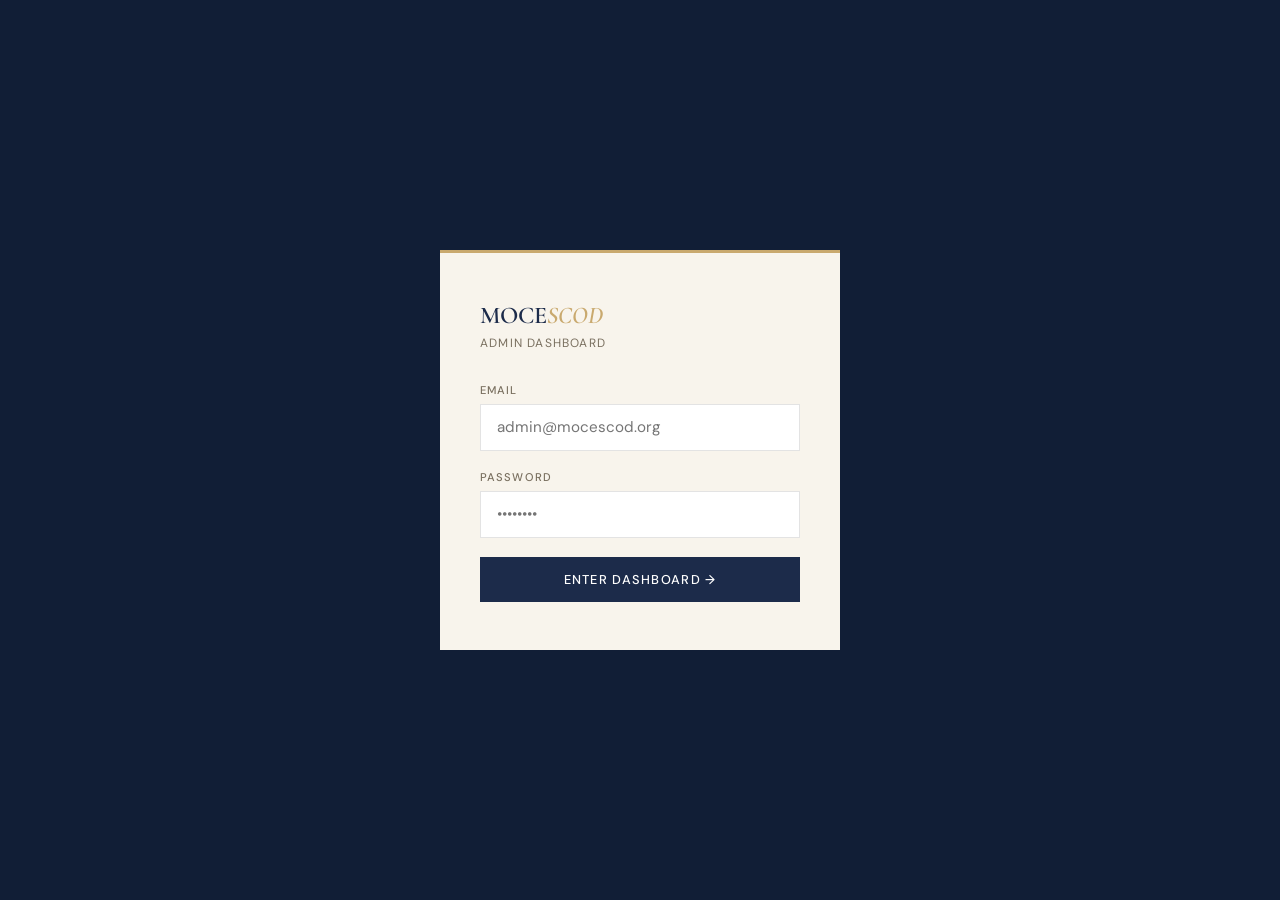
==== admin.html @ 1725e9df "Add files via upload" ====
<!DOCTYPE html>
<html lang="en">
<head>
<meta charset="UTF-8">
<meta name="viewport" content="width=device-width, initial-scale=1.0">
<title>Admin — MOCESCOD Dashboard</title>
<link rel="preconnect" href="https://fonts.googleapis.com">
<link rel="preconnect" href="https://fonts.gstatic.com" crossorigin>
<link href="https://fonts.googleapis.com/css2?family=Cormorant+Garamond:ital,wght@0,600;1,600&family=DM+Sans:wght@300;400;500&display=swap" rel="stylesheet">
<style>
  *, *::before, *::after { box-sizing: border-box; margin: 0; padding: 0; }
  :root {
    --navy:#1C2B4A; --navy-d:#111E36;
    --cream:#F8F4EC; --cream2:#EDE8DC; --white:#FFFFFF;
    --gold:#C9A96E; --gold-d:#A07C40;
    --green:#2B6A3F; --green-l:rgba(43,106,63,0.1);
    --ink:#1A1A1A; --warm-grey:#7A7060;
    --border:rgba(28,28,28,0.12);
    --red:#c0392b; --red-bg:#fde8e8;
    --sans:'DM Sans',system-ui,sans-serif;
    --serif:'Cormorant Garamond',Georgia,serif;
  }
  html { font-size:16px; }
  body { font-family:var(--sans); background:var(--cream2); color:var(--ink); min-height:100vh; -webkit-font-smoothing:antialiased; }

  /* ── LOGIN ── */
  #login-screen { min-height:100vh; display:flex; align-items:center; justify-content:center; background:var(--navy-d); padding:2rem; }
  .login-box { background:var(--cream); padding:3rem 2.5rem; width:100%; max-width:400px; border-top:3px solid var(--gold); }
  .login-logo { font-family:var(--serif); font-size:1.5rem; font-weight:600; color:var(--navy); margin-bottom:0.3rem; }
  .login-logo em { font-style:italic; color:var(--gold); }
  .login-sub { font-size:0.75rem; color:var(--warm-grey); letter-spacing:0.1em; text-transform:uppercase; margin-bottom:2rem; }
  .login-label { display:block; font-size:0.7rem; font-weight:500; letter-spacing:0.1em; text-transform:uppercase; color:var(--warm-grey); margin-bottom:0.4rem; }
  .login-input { width:100%; padding:0.8rem 1rem; margin-bottom:1.2rem; border:1.5px solid var(--border); background:var(--white); color:var(--ink); font-family:var(--sans); font-size:0.95rem; outline:none; transition:border-color 0.2s; }
  .login-input:focus { border-color:var(--gold); }
  .login-btn { width:100%; padding:0.85rem; background:var(--navy); color:var(--white); border:none; font-family:var(--sans); font-size:0.8rem; font-weight:500; letter-spacing:0.1em; text-transform:uppercase; cursor:pointer; transition:background 0.2s; }
  .login-btn:hover { background:var(--navy-d); }
  .login-btn:disabled { opacity:0.6; cursor:default; }
  .login-err { color:var(--red); background:var(--red-bg); font-size:0.82rem; padding:0.7rem 1rem; border-left:3px solid var(--red); margin-top:1rem; display:none; }

  /* ── ADMIN SHELL ── */
  #admin-screen { display:none; min-height:100vh; }

  /* ── TOPBAR ── */
  .admin-topbar { background:var(--navy-d); color:var(--white); height:60px; display:flex; align-items:center; justify-content:space-between; padding:0 1.5rem; position:sticky; top:0; z-index:100; }
  .topbar-logo { font-family:var(--serif); font-size:1.2rem; color:var(--white); }
  .topbar-logo em { font-style:italic; color:var(--gold); }
  .topbar-right { display:flex; align-items:center; gap:1.2rem; }
  .topbar-user { font-size:0.72rem; letter-spacing:0.08em; text-transform:uppercase; color:rgba(255,255,255,0.4); }
  .topbar-logout { font-size:0.72rem; letter-spacing:0.1em; text-transform:uppercase; color:rgba(255,255,255,0.5); cursor:pointer; border:none; background:none; font-family:var(--sans); transition:color 0.2s; }
  .topbar-logout:hover { color:var(--white); }

  /* ── MOBILE BOTTOM NAV ── */
  .admin-mobile-nav { display:none; position:fixed; bottom:0; left:0; right:0; z-index:200; background:var(--navy-d); border-top:1px solid rgba(201,169,110,0.2); height:62px; }
  .mobile-nav-tabs { display:flex; height:100%; }
  .mobile-tab { flex:1; display:flex; flex-direction:column; align-items:center; justify-content:center; gap:3px; border:none; background:none; color:rgba(255,255,255,0.4); font-family:var(--sans); font-size:0.56rem; letter-spacing:0.08em; text-transform:uppercase; cursor:pointer; transition:color 0.2s; padding:0; }
  .mobile-tab svg { width:18px; height:18px; }
  .mobile-tab.active { color:var(--gold); }
  .mobile-tab:hover { color:var(--white); }

  /* ── LAYOUT ── */
  .admin-layout { display:grid; grid-template-columns:240px 1fr; min-height:calc(100vh - 60px); }

  /* ── SIDEBAR ── */
  .admin-sidebar { background:var(--navy); padding:1.75rem 0; }
  .sidebar-section { padding:0 1.25rem; margin-bottom:2rem; }
  .sidebar-label { font-size:0.62rem; font-weight:500; letter-spacing:0.18em; text-transform:uppercase; color:rgba(255,255,255,0.3); margin-bottom:0.6rem; display:block; }
  .sidebar-btn { display:flex; align-items:center; gap:0.7rem; width:100%; padding:0.7rem 1rem; margin-bottom:0.2rem; background:none; border:none; border-radius:3px; border-left:3px solid transparent; font-family:var(--sans); font-size:0.82rem; color:rgba(248,244,236,0.5); cursor:pointer; text-align:left; transition:all 0.15s; }
  .sidebar-btn:hover { background:rgba(255,255,255,0.06); color:var(--white); }
  .sidebar-btn.active { background:rgba(255,255,255,0.08); color:var(--white); border-left-color:var(--gold); }
  .sidebar-count { margin-left:auto; background:var(--gold); color:var(--navy-d); font-size:0.62rem; font-weight:600; padding:2px 6px; border-radius:10px; min-width:20px; text-align:center; }
  .sidebar-btn.active .sidebar-count { background:rgba(255,255,255,0.2); color:var(--white); }

  /* ── MAIN ── */
  .admin-main { padding:2rem 2.5rem; overflow-y:auto; background:var(--cream2); }
  .panel { display:none; }
  .panel.active { display:block; }

  /* ── PAGE HEADER ── */
  .page-header { display:flex; justify-content:space-between; align-items:flex-start; margin-bottom:2rem; flex-wrap:wrap; gap:1rem; }
  .page-header h1 { font-family:var(--serif); font-size:1.75rem; font-weight:600; color:var(--navy); }
  .page-header p { font-size:0.82rem; color:var(--warm-grey); margin-top:0.2rem; }

  /* ── STATS GRID ── */
  .stats-grid { display:grid; grid-template-columns:repeat(4,1fr); gap:1.25rem; margin-bottom:2rem; }
  .stat-card { background:var(--white); padding:1.5rem; border:1px solid var(--border); }
  .stat-label { font-size:0.65rem; font-weight:500; letter-spacing:0.15em; text-transform:uppercase; color:var(--warm-grey); }
  .stat-value { font-family:var(--serif); font-size:2.4rem; color:var(--navy); margin-top:0.4rem; }
  .stat-sub { font-size:0.75rem; color:var(--green); margin-top:0.2rem; }

  /* ── CARDS ── */
  .card { background:var(--white); border:1px solid var(--border); padding:1.75rem; margin-bottom:1.5rem; }
  .card-header { display:flex; justify-content:space-between; align-items:center; margin-bottom:1.5rem; flex-wrap:wrap; gap:0.75rem; }
  .card-header h3 { font-family:var(--serif); font-size:1.2rem; color:var(--navy); }

  /* ── TABLES ── */
  .admin-table { width:100%; border-collapse:collapse; font-size:0.85rem; }
  .admin-table th { text-align:left; padding:0.65rem 0.85rem; font-size:0.65rem; font-weight:500; letter-spacing:0.15em; text-transform:uppercase; color:var(--warm-grey); border-bottom:2px solid var(--border); }
  .admin-table td { padding:0.9rem 0.85rem; border-bottom:1px solid var(--border); vertical-align:middle; }
  .admin-table tr:last-child td { border-bottom:none; }
  .admin-table tr:hover td { background:var(--cream); }
  .badge { display:inline-block; padding:0.2rem 0.65rem; font-size:0.65rem; font-weight:600; letter-spacing:0.08em; text-transform:uppercase; }
  .badge-green { background:rgba(43,106,63,0.12); color:var(--green); }
  .badge-navy { background:rgba(28,43,74,0.1); color:var(--navy); }
  .badge-gold { background:rgba(201,169,110,0.18); color:var(--gold-d); }
  .badge-grey { background:var(--cream2); color:var(--warm-grey); }

  /* ── BUTTONS ── */
  .btn-primary { padding:0.75rem 1.5rem; background:var(--navy); color:var(--white); border:none; font-family:var(--sans); font-size:0.78rem; font-weight:500; letter-spacing:0.1em; text-transform:uppercase; cursor:pointer; transition:background 0.2s; white-space:nowrap; }
  .btn-primary:hover { background:var(--navy-d); }
  .btn-primary:disabled { opacity:0.6; cursor:default; }
  .btn-secondary { padding:0.75rem 1.25rem; background:none; color:var(--ink); border:1.5px solid var(--border); font-family:var(--sans); font-size:0.78rem; font-weight:500; letter-spacing:0.08em; text-transform:uppercase; cursor:pointer; transition:all 0.2s; white-space:nowrap; }
  .btn-secondary:hover { background:var(--cream2); }
  .btn-danger { padding:0.75rem 1.5rem; background:var(--red); color:var(--white); border:none; font-family:var(--sans); font-size:0.78rem; font-weight:500; letter-spacing:0.1em; text-transform:uppercase; cursor:pointer; transition:opacity 0.2s; }
  .btn-danger:hover { opacity:0.85; }
  .tbl-btn { padding:0.3rem 0.7rem; border:1.5px solid; background:none; font-family:var(--sans); font-size:0.68rem; letter-spacing:0.06em; text-transform:uppercase; cursor:pointer; transition:all 0.15s; white-space:nowrap; }
  .tbl-edit { color:var(--navy); border-color:var(--navy); }
  .tbl-edit:hover { background:var(--navy); color:var(--white); }
  .tbl-del { color:var(--red); border-color:var(--red); }
  .tbl-del:hover { background:var(--red); color:var(--white); }
  .tbl-approve { color:var(--green); border-color:var(--green); }
  .tbl-approve:hover { background:var(--green); color:var(--white); }
  .tbl-actions { display:flex; gap:0.4rem; }

  /* ── EMPTY / LOADING ── */
  .empty-state { text-align:center; padding:4rem; color:var(--warm-grey); font-size:0.9rem; }
  .empty-state span { font-size:2rem; display:block; margin-bottom:1rem; opacity:0.35; }
  .loading-row td { text-align:center; padding:3rem; color:var(--warm-grey); }

  /* ── GALLERY GRID ── */
  .gallery-grid { display:grid; grid-template-columns:repeat(4,1fr); gap:1rem; }
  .gall-item { position:relative; background:var(--cream2); }
  .gall-item img { width:100%; aspect-ratio:4/3; object-fit:cover; display:block; }
  .gall-item-actions { display:flex; gap:0.4rem; padding:0.5rem; background:var(--white); border-top:1px solid var(--border); }

  /* ── MODAL ── */
  .modal-overlay { display:none; position:fixed; inset:0; background:rgba(0,0,0,0.55); z-index:500; align-items:center; justify-content:center; padding:1.5rem; }
  .modal-overlay.open { display:flex; }
  .modal { background:var(--white); padding:2.5rem; width:100%; max-width:680px; max-height:92vh; overflow-y:auto; position:relative; }
  .modal h3 { font-family:var(--serif); font-size:1.4rem; color:var(--navy); margin-bottom:2rem; }
  .modal-close { position:absolute; top:1rem; right:1rem; font-size:1.3rem; cursor:pointer; color:var(--warm-grey); background:none; border:none; line-height:1; transition:color 0.2s; }
  .modal-close:hover { color:var(--ink); }
  .modal-actions { display:flex; gap:1rem; margin-top:1.5rem; flex-wrap:wrap; }

  /* ── FORM FIELDS ── */
  .mf { display:flex; flex-direction:column; gap:0.4rem; margin-bottom:1.2rem; }
  .mf label { font-size:0.7rem; font-weight:500; letter-spacing:0.1em; text-transform:uppercase; color:var(--warm-grey); }
  .mf input, .mf select, .mf textarea { padding:0.75rem 1rem; border:1.5px solid var(--border); background:var(--cream); font-family:var(--sans); font-size:0.92rem; color:var(--ink); outline:none; transition:border-color 0.2s; resize:vertical; }
  .mf input:focus, .mf select:focus, .mf textarea:focus { border-color:var(--gold); }
  .mf-row { display:grid; grid-template-columns:1fr 1fr; gap:1rem; }
  .field-hint { font-size:0.72rem; color:var(--warm-grey); margin-top:0.25rem; }

  /* ── RICH TEXT EDITOR (WanderWise style) ── */
  .content-editor { border:1.5px solid var(--border); background:var(--white); transition:border-color 0.2s; }
  .content-editor:focus-within { border-color:var(--gold); }
  .editor-toolbar { display:flex; gap:0.25rem; padding:0.5rem; border-bottom:1px solid var(--border); flex-wrap:wrap; background:var(--cream); }
  .toolbar-btn { padding:0.28rem 0.6rem; border:1px solid var(--border); background:none; font-family:var(--sans); font-size:0.76rem; cursor:pointer; color:var(--ink); transition:all 0.15s; border-radius:2px; }
  .toolbar-btn:hover { background:var(--cream2); }
  .editor-area { min-height:240px; padding:1rem; font-family:'Georgia',serif; font-size:0.98rem; line-height:1.8; color:var(--ink); outline:none; }
  .editor-area:empty::before { content:attr(data-placeholder); color:#aaa; pointer-events:none; }
  .toolbar-sep { width:1px; background:var(--border); margin:0.2rem 0.25rem; }

  /* ── IMAGE UPLOADER ── */
  .img-upload-wrap { display:flex; flex-direction:column; gap:0.5rem; }
  .img-drop-zone { border:2px dashed var(--border); background:var(--cream); padding:1.25rem 1rem; text-align:center; cursor:pointer; transition:border-color 0.2s,background 0.2s; font-size:0.82rem; color:var(--warm-grey); position:relative; }
  .img-drop-zone:hover, .img-drop-zone.drag-over { border-color:var(--gold); background:#faf6ee; }
  .img-drop-zone input[type=file] { position:absolute; inset:0; opacity:0; cursor:pointer; width:100%; height:100%; }
  .img-drop-zone .drop-icon { font-size:1.5rem; margin-bottom:0.3rem; }
  .img-drop-zone strong { display:block; color:var(--ink); font-size:0.84rem; margin-bottom:0.2rem; }
  .img-preview-wrap { position:relative; display:none; }
  .img-preview-wrap img { width:100%; max-height:180px; object-fit:cover; display:block; border:1.5px solid var(--border); }
  .img-preview-clear { position:absolute; top:0.4rem; right:0.4rem; background:rgba(0,0,0,0.6); color:#fff; border:none; cursor:pointer; width:26px; height:26px; border-radius:50%; font-size:0.9rem; display:flex; align-items:center; justify-content:center; transition:background 0.2s; }
  .img-preview-clear:hover { background:rgba(192,57,43,0.85); }
  .img-progress-bar { height:4px; background:var(--border); display:none; }
  .img-progress-fill { height:100%; background:var(--green); width:0%; transition:width 0.2s; }
  .img-url-row { display:flex; align-items:center; gap:0.5rem; }
  .img-url-row input { flex:1; padding:0.6rem 0.8rem; border:1.5px solid var(--border); background:var(--cream); font-family:var(--sans); font-size:0.82rem; color:var(--ink); outline:none; transition:border-color 0.2s; }
  .img-url-row input:focus { border-color:var(--gold); }
  .img-url-toggle { font-size:0.72rem; color:var(--gold-d); cursor:pointer; white-space:nowrap; background:none; border:none; text-decoration:underline; padding:0; font-family:var(--sans); }
  .img-upload-status { font-size:0.75rem; color:var(--warm-grey); }

  /* ── VOLUNTEER DETAIL MODAL ── */
  .vol-detail-grid { display:grid; grid-template-columns:1fr 1fr; gap:1rem 2rem; margin-bottom:1.5rem; }
  .vol-detail-field { display:flex; flex-direction:column; gap:0.25rem; }
  .vol-detail-label { font-size:0.62rem; font-weight:500; letter-spacing:0.15em; text-transform:uppercase; color:var(--warm-grey); }
  .vol-detail-value { font-size:0.9rem; color:var(--ink); font-family:var(--sans); }
  .vol-detail-cover { background:var(--cream); border-left:3px solid var(--green); padding:1rem 1.25rem; font-size:0.88rem; line-height:1.8; color:var(--ink); white-space:pre-wrap; margin-bottom:1.5rem; }
  .vol-status-bar { display:flex; align-items:center; gap:0.75rem; padding:1rem 1.25rem; background:var(--cream2); border:1px solid var(--border); margin-bottom:1.5rem; flex-wrap:wrap; }
  .vol-status-bar span { font-size:0.78rem; color:var(--warm-grey); margin-right:auto; }

  /* ── VOLUNTEER DETAIL MODAL ── */
  .vol-detail-grid { display:grid; grid-template-columns:1fr 1fr; gap:1rem 2rem; margin-bottom:1.5rem; }
  .vol-detail-field { display:flex; flex-direction:column; gap:0.25rem; }
  .vol-detail-label { font-size:0.62rem; font-weight:500; letter-spacing:0.15em; text-transform:uppercase; color:var(--warm-grey); }
  .vol-detail-value { font-size:0.9rem; color:var(--ink); }
  .vol-cover-block { background:var(--cream); border-left:3px solid var(--green); padding:1rem 1.25rem; font-size:0.88rem; line-height:1.8; color:var(--ink); white-space:pre-wrap; margin-top:0.4rem; }
  .vol-status-bar { display:flex; align-items:center; gap:0.75rem; padding:0.85rem 1.25rem; background:var(--cream2); border:1px solid var(--border); margin-bottom:1.5rem; flex-wrap:wrap; }
  .vol-status-bar strong { font-size:0.82rem; }
  .vol-status-bar span { font-size:0.78rem; color:var(--warm-grey); margin-right:auto; }
  @media(max-width:600px) { .vol-detail-grid { grid-template-columns:1fr; } }

  /* ── DATA/BACKUP ── */
  .data-section { max-width:600px; }
  .data-card { background:var(--white); border:1px solid var(--border); padding:1.5rem; margin-bottom:1rem; }
  .data-card h3 { font-size:0.95rem; color:var(--navy); margin-bottom:0.35rem; }
  .data-card p { font-size:0.85rem; color:var(--warm-grey); margin-bottom:1rem; line-height:1.6; }
  .save-msg { font-size:0.82rem; color:var(--green); }
  #import-msg { font-size:0.82rem; color:var(--green); }

  /* ── MOBILE POST CARDS ── */
  .post-mobile-list { display:none; flex-direction:column; }
  .post-mobile-card { padding:1rem 0; border-bottom:1px solid var(--border); }
  .post-mobile-card:last-child { border-bottom:none; }
  .post-mobile-title { font-weight:500; font-size:0.92rem; margin-bottom:0.3rem; }
  .post-mobile-meta { display:flex; align-items:center; gap:0.5rem; margin-bottom:0.6rem; flex-wrap:wrap; }
  .post-mobile-actions { display:flex; gap:0.5rem; }

  /* ── RESPONSIVE ── */
  @media(max-width:1100px) { .stats-grid { grid-template-columns:repeat(2,1fr); } .gallery-grid { grid-template-columns:repeat(3,1fr); } }
  @media(max-width:768px) {
    .admin-sidebar { display:none; }
    .admin-mobile-nav { display:block; }
    .admin-layout { grid-template-columns:1fr; }
    .admin-main { padding:1.25rem 1rem 80px; }
    .mf-row { grid-template-columns:1fr; }
    .admin-table { display:none; }
    .post-mobile-list { display:flex; }
    .topbar-user { display:none; }
    .stats-grid { grid-template-columns:repeat(2,1fr); }
    .gallery-grid { grid-template-columns:repeat(2,1fr); }
    .modal { padding:1.5rem; }
  }
  @media(max-width:480px) { .stats-grid { grid-template-columns:1fr 1fr; } }
</style>
</head>
<body>

<!-- LOGIN -->
<div id="login-screen">
  <div class="login-box">
    <div class="login-logo">MOCE<em>SCOD</em></div>
    <p class="login-sub">Admin Dashboard</p>
    <label class="login-label" for="login-email">Email</label>
    <input class="login-input" type="email" id="login-email" placeholder="admin@mocescod.org" autocomplete="email">
    <label class="login-label" for="login-pw">Password</label>
    <input class="login-input" type="password" id="login-pw" placeholder="••••••••" autocomplete="current-password">
    <button class="login-btn" id="login-btn" onclick="doLogin()">Enter Dashboard →</button>
    <div class="login-err" id="login-err">Incorrect email or password. Please try again.</div>
  </div>
</div>

<!-- ADMIN -->
<div id="admin-screen">

  <header class="admin-topbar">
    <div class="topbar-logo">MOCE<em>SCOD</em> Admin</div>
    <div class="topbar-right">
      <span class="topbar-user" id="topbar-user-email">—</span>
      <button class="topbar-logout" onclick="doLogout()">Sign Out</button>
    </div>
  </header>

  <!-- MOBILE BOTTOM NAV -->
  <nav class="admin-mobile-nav" aria-label="Admin navigation">
    <div class="mobile-nav-tabs">
      <button class="mobile-tab active" id="mob-overview" onclick="showPanel('overview','mob-overview')">
        <svg viewBox="0 0 24 24" fill="none" stroke="currentColor" stroke-width="2" stroke-linecap="round" stroke-linejoin="round"><rect x="3" y="3" width="7" height="7"/><rect x="14" y="3" width="7" height="7"/><rect x="14" y="14" width="7" height="7"/><rect x="3" y="14" width="7" height="7"/></svg>
        Overview
      </button>
      <button class="mobile-tab" id="mob-posts" onclick="showPanel('posts','mob-posts')">
        <svg viewBox="0 0 24 24" fill="none" stroke="currentColor" stroke-width="2" stroke-linecap="round" stroke-linejoin="round"><path d="M11 4H4a2 2 0 0 0-2 2v14a2 2 0 0 0 2 2h14a2 2 0 0 0 2-2v-7"/><path d="M18.5 2.5a2.121 2.121 0 0 1 3 3L12 15l-4 1 1-4 9.5-9.5z"/></svg>
        Posts
      </button>
      <button class="mobile-tab" id="mob-programs" onclick="showPanel('programs','mob-programs')">
        <svg viewBox="0 0 24 24" fill="none" stroke="currentColor" stroke-width="2" stroke-linecap="round" stroke-linejoin="round"><circle cx="12" cy="12" r="10"/><path d="M8 14s1.5 2 4 2 4-2 4-2"/><line x1="9" y1="9" x2="9.01" y2="9"/><line x1="15" y1="9" x2="15.01" y2="9"/></svg>
        Programs
      </button>
      <button class="mobile-tab" id="mob-gallery" onclick="showPanel('gallery','mob-gallery')">
        <svg viewBox="0 0 24 24" fill="none" stroke="currentColor" stroke-width="2" stroke-linecap="round" stroke-linejoin="round"><rect x="3" y="3" width="18" height="18" rx="2"/><circle cx="8.5" cy="8.5" r="1.5"/><polyline points="21 15 16 10 5 21"/></svg>
        Gallery
      </button>
      <button class="mobile-tab" id="mob-data" onclick="showPanel('data','mob-data')">
        <svg viewBox="0 0 24 24" fill="none" stroke="currentColor" stroke-width="2" stroke-linecap="round" stroke-linejoin="round"><ellipse cx="12" cy="5" rx="9" ry="3"/><path d="M21 12c0 1.66-4 3-9 3s-9-1.34-9-3"/><path d="M3 5v14c0 1.66 4 3 9 3s9-1.34 9-3V5"/></svg>
        Data
      </button>
    </div>
  </nav>

  <div class="admin-layout">

    <!-- DESKTOP SIDEBAR -->
    <aside class="admin-sidebar">
      <div class="sidebar-section">
        <span class="sidebar-label">Dashboard</span>
        <button class="sidebar-btn active" id="sb-overview" onclick="showPanel('overview','mob-overview')">
          <span>📊</span> Overview
        </button>
      </div>
      <div class="sidebar-section">
        <span class="sidebar-label">Content</span>
        <button class="sidebar-btn" id="sb-posts" onclick="showPanel('posts','mob-posts')">
          <span>📝</span> Blog Posts
          <span class="sidebar-count" id="sidebar-count-posts">—</span>
        </button>
        <button class="sidebar-btn" id="sb-programs" onclick="showPanel('programs','mob-programs')">
          <span>🌱</span> Programs
          <span class="sidebar-count" id="sidebar-count-programs">—</span>
        </button>
        <button class="sidebar-btn" id="sb-gallery" onclick="showPanel('gallery','mob-gallery')">
          <span>🖼️</span> Gallery
          <span class="sidebar-count" id="sidebar-count-gallery">—</span>
        </button>
        <button class="sidebar-btn" id="sb-volunteers" onclick="showPanel('volunteers','mob-volunteers')">
          <span>🤝</span> Volunteers
          <span class="sidebar-count" id="sidebar-count-volunteers">—</span>
        </button>
      </div>
      <div class="sidebar-section">
        <span class="sidebar-label">Settings</span>
        <button class="sidebar-btn" id="sb-data" onclick="showPanel('data','mob-data')">
          <span>⬡</span> Data &amp; Backup
        </button>
      </div>
    </aside>

    <main class="admin-main">

      <!-- OVERVIEW -->
      <div class="panel active" id="panel-overview">
        <div class="page-header">
          <div>
            <h1>Overview</h1>
            <p>Welcome to the MOCESCOD admin dashboard.</p>
          </div>
        </div>
        <div class="stats-grid">
          <div class="stat-card"><div class="stat-label">Blog Posts</div><div class="stat-value" id="stat-posts">—</div><div class="stat-sub">Published articles</div></div>
          <div class="stat-card"><div class="stat-label">Programs</div><div class="stat-value" id="stat-programs">—</div><div class="stat-sub">Active programmes</div></div>
          <div class="stat-card"><div class="stat-label">Gallery</div><div class="stat-value" id="stat-gallery">—</div><div class="stat-sub">Photos uploaded</div></div>
          <div class="stat-card"><div class="stat-label">Volunteers</div><div class="stat-value" id="stat-volunteers">—</div><div class="stat-sub">Applications</div></div>
        </div>
        <div class="card">
          <div class="card-header"><h3>Recent Posts</h3><button class="btn-secondary" onclick="showPanel('posts','mob-posts')" style="padding:0.45rem 1rem;font-size:0.72rem;">View All</button></div>
          <div id="overview-posts"></div>
        </div>
        <div class="card">
          <div class="card-header"><h3>Recent Volunteer Applications</h3><button class="btn-secondary" onclick="showPanel('volunteers','mob-volunteers')" style="padding:0.45rem 1rem;font-size:0.72rem;">View All</button></div>
          <div id="overview-vols"></div>
        </div>
      </div>

      <!-- BLOG POSTS -->
      <div class="panel" id="panel-posts">
        <div class="page-header">
          <div><h1>Blog Posts</h1><p>Create, edit and delete articles.</p></div>
          <button class="btn-primary" onclick="openPostModal()">+ New Post</button>
        </div>
        <div class="card" style="padding:0;">
          <table class="admin-table">
            <thead><tr><th>Title</th><th>Category</th><th>Date</th><th>Actions</th></tr></thead>
            <tbody id="posts-tbody"><tr class="loading-row"><td colspan="4">Loading…</td></tr></tbody>
          </table>
          <div class="post-mobile-list" id="posts-mobile"></div>
        </div>
      </div>

      <!-- PROGRAMS -->
      <div class="panel" id="panel-programs">
        <div class="page-header">
          <div><h1>Programs</h1><p>Manage your community programmes.</p></div>
          <button class="btn-primary" onclick="openProgModal()">+ Add Program</button>
        </div>
        <div class="card" style="padding:0;">
          <table class="admin-table">
            <thead><tr><th>Icon</th><th>Title</th><th>Order</th><th>Actions</th></tr></thead>
            <tbody id="programs-tbody"><tr class="loading-row"><td colspan="4">Loading…</td></tr></tbody>
          </table>
        </div>
      </div>

      <!-- GALLERY -->
      <div class="panel" id="panel-gallery">
        <div class="page-header">
          <div><h1>Gallery</h1><p>Upload and manage gallery photos.</p></div>
          <button class="btn-primary" onclick="openGallModal()">+ Add Photo</button>
        </div>
        <div class="card">
          <div class="gallery-grid" id="gallery-grid"></div>
          <div class="empty-state" id="gallery-empty" style="display:none;"><span>🖼️</span>No gallery items yet.</div>
        </div>
      </div>

      <!-- VOLUNTEERS -->
      <div class="panel" id="panel-volunteers">
        <div class="page-header">
          <div><h1>Volunteers</h1><p>View and manage volunteer applications.</p></div>
        </div>
        <div class="card" style="padding:0;">
          <table class="admin-table">
            <thead><tr><th>Name</th><th>Email</th><th>Area</th><th>Status</th><th>Date</th><th>Actions</th></tr></thead>
            <tbody id="volunteers-tbody"><tr class="loading-row"><td colspan="6">Loading…</td></tr></tbody>
          </table>
        </div>
      </div>

      <!-- DATA & BACKUP -->
      <div class="panel" id="panel-data">
        <div class="page-header">
          <div><h1>Data &amp; Backup</h1><p>Export or import all collections as JSON.</p></div>
        </div>
        <div class="data-section">
          <div class="data-card">
            <h3>Export All Data</h3>
            <p>Download all posts, programs, gallery and volunteer records as a single JSON backup file.</p>
            <button class="btn-primary" onclick="exportAll()">Download Backup →</button>
          </div>
          <div class="data-card">
            <h3>Import Backup</h3>
            <p>Upload a previously exported JSON file. Existing records with matching IDs are skipped to avoid duplicates.</p>
            <input type="file" id="import-file" accept=".json" onchange="importAll(this)" style="display:none">
            <button class="btn-primary" onclick="document.getElementById('import-file').click()">Choose File →</button>
            <span id="import-msg" style="margin-left:1rem;display:none;"></span>
          </div>
          <div class="data-card" style="border-left:3px solid var(--red);">
            <h3 style="color:var(--red);">Danger Zone</h3>
            <p>Permanently delete all posts from Firestore. This cannot be undone.</p>
            <button class="btn-danger" onclick="deleteAllPosts()">Delete All Posts</button>
          </div>
        </div>
      </div>

    </main>
  </div>
</div>

<!-- POST MODAL -->
<div class="modal-overlay" id="post-modal">
  <div class="modal">
    <button class="modal-close" onclick="closeModal('post-modal')">✕</button>
    <h3 id="post-modal-title">New Post</h3>
    <input type="hidden" id="pm-id">
    <div class="mf"><label>Title *</label><input type="text" id="pm-title" required placeholder="Post title"></div>
    <div class="mf-row">
      <div class="mf"><label>Category</label>
        <select id="pm-category">
          <option>News</option><option>Programs</option><option>Reports</option><option>Stories</option>
        </select>
      </div>
      <div class="mf"><label>Date</label><input type="date" id="pm-date"></div>
    </div>
    <div class="mf"><label>Short Excerpt</label><textarea id="pm-excerpt" rows="2" placeholder="One or two sentence summary…"></textarea></div>
    <div class="mf"><label>Cover Image</label>
      <div class="img-upload-wrap">
        <div class="img-drop-zone" id="pm-drop-zone">
          <input type="file" accept="image/*" id="pm-file-input">
          <div class="drop-icon">🖼️</div>
          <strong>Click or drag &amp; drop to upload</strong>
          <span>JPG, PNG, WEBP — max 5 MB</span>
        </div>
        <div class="img-preview-wrap" id="pm-preview-wrap">
          <img id="pm-preview-img" src="" alt="preview">
          <button class="img-preview-clear" onclick="clearImage('pm')" title="Remove">✕</button>
        </div>
        <div class="img-progress-bar" id="pm-progress-bar"><div class="img-progress-fill" id="pm-progress-fill"></div></div>
        <div class="img-url-row">
          <input type="url" id="pm-image" placeholder="…or paste an image URL">
          <button class="img-url-toggle" type="button" onclick="applyUrlPreview('pm')">Preview URL</button>
        </div>
        <span class="img-upload-status" id="pm-upload-status"></span>
      </div>
    </div>
    <div class="mf">
      <label>Content *</label>
      <div class="content-editor">
        <div class="editor-toolbar">
          <button type="button" class="toolbar-btn" onclick="fmt('bold')"><strong>B</strong></button>
          <button type="button" class="toolbar-btn" onclick="fmt('italic')"><em>I</em></button>
          <div class="toolbar-sep"></div>
          <button type="button" class="toolbar-btn" onclick="fmtBlock('h2')">H2</button>
          <button type="button" class="toolbar-btn" onclick="fmtBlock('h3')">H3</button>
          <div class="toolbar-sep"></div>
          <button type="button" class="toolbar-btn" onclick="fmt('insertUnorderedList')">List</button>
          <button type="button" class="toolbar-btn" onclick="fmtBlock('blockquote')">Quote</button>
          <div class="toolbar-sep"></div>
          <button type="button" class="toolbar-btn" onclick="clearFormat()">Clear</button>
        </div>
        <div class="editor-area" id="pm-content" contenteditable="true" data-placeholder="Start writing your post here…"></div>
      </div>
      <p class="field-hint">Use toolbar buttons to format. Content saves as HTML.</p>
    </div>
    <div class="modal-actions">
      <button class="btn-primary" id="pm-save-btn" onclick="savePost()">Save Post</button>
      <button class="btn-secondary" onclick="closeModal('post-modal')">Cancel</button>
      <span class="save-msg" id="pm-save-msg"></span>
    </div>
  </div>
</div>

<!-- PROGRAM MODAL -->
<div class="modal-overlay" id="prog-modal">
  <div class="modal">
    <button class="modal-close" onclick="closeModal('prog-modal')">✕</button>
    <h3 id="prog-modal-title">Add Program</h3>
    <input type="hidden" id="pgm-id">
    <div class="mf"><label>Program Title *</label><input type="text" id="pgm-title" placeholder="e.g. Youth Empowerment"></div>
    <div class="mf-row">
      <div class="mf"><label>Icon (emoji)</label><input type="text" id="pgm-icon" placeholder="🎓" maxlength="4"></div>
      <div class="mf"><label>Display Order</label><input type="number" id="pgm-order" placeholder="1" min="1"></div>
    </div>
    <div class="mf"><label>Description *</label><textarea id="pgm-desc" rows="3" placeholder="Brief description of the programme…"></textarea></div>
    <div class="mf"><label>Cover Image</label>
      <div class="img-upload-wrap">
        <div class="img-drop-zone" id="pgm-drop-zone">
          <input type="file" accept="image/*" id="pgm-file-input">
          <div class="drop-icon">🖼️</div>
          <strong>Click or drag &amp; drop to upload</strong>
          <span>JPG, PNG, WEBP — max 5 MB</span>
        </div>
        <div class="img-preview-wrap" id="pgm-preview-wrap">
          <img id="pgm-preview-img" src="" alt="preview">
          <button class="img-preview-clear" onclick="clearImage('pgm')" title="Remove">✕</button>
        </div>
        <div class="img-progress-bar" id="pgm-progress-bar"><div class="img-progress-fill" id="pgm-progress-fill"></div></div>
        <div class="img-url-row">
          <input type="url" id="pgm-image" placeholder="…or paste an image URL">
          <button class="img-url-toggle" type="button" onclick="applyUrlPreview('pgm')">Preview URL</button>
        </div>
        <span class="img-upload-status" id="pgm-upload-status"></span>
      </div>
    </div>
    <div class="mf"><label>Tags (comma-separated)</label><input type="text" id="pgm-tags" placeholder="Training, Youth, Skills"></div>
    <div class="modal-actions">
      <button class="btn-primary" onclick="saveProgram()">Save Program</button>
      <button class="btn-secondary" onclick="closeModal('prog-modal')">Cancel</button>
    </div>
  </div>
</div>

<!-- GALLERY MODAL -->
<div class="modal-overlay" id="gall-modal">
  <div class="modal">
    <button class="modal-close" onclick="closeModal('gall-modal')">✕</button>
    <h3 id="gall-modal-title">Add Gallery Photo</h3>
    <input type="hidden" id="gm-id">
    <div class="mf"><label>Photo Image *</label>
      <div class="img-upload-wrap">
        <div class="img-drop-zone" id="gm-drop-zone">
          <input type="file" accept="image/*" id="gm-file-input">
          <div class="drop-icon">🖼️</div>
          <strong>Click or drag &amp; drop to upload</strong>
          <span>JPG, PNG, WEBP — max 5 MB</span>
        </div>
        <div class="img-preview-wrap" id="gm-preview-wrap">
          <img id="gm-preview-img" src="" alt="preview">
          <button class="img-preview-clear" onclick="clearImage('gm')" title="Remove">✕</button>
        </div>
        <div class="img-progress-bar" id="gm-progress-bar"><div class="img-progress-fill" id="gm-progress-fill"></div></div>
        <div class="img-url-row">
          <input type="url" id="gm-url" placeholder="…or paste an image URL">
          <button class="img-url-toggle" type="button" onclick="applyUrlPreview('gm')">Preview URL</button>
        </div>
        <span class="img-upload-status" id="gm-upload-status"></span>
      </div>
    </div>
    <div class="mf"><label>Caption / Title</label><input type="text" id="gm-title" placeholder="Describe the photo"></div>
    <div class="modal-actions">
      <button class="btn-primary" onclick="saveGallery()">Save Photo</button>
      <button class="btn-secondary" onclick="closeModal('gall-modal')">Cancel</button>
    </div>
  </div>
</div>

<script type="module">
  import { MC } from '../js/global.js';

  /* ── FORMAT HELPERS (for rich editor) ── */
  window.fmt        = cmd => { document.execCommand(cmd, false, null); document.getElementById('pm-content').focus(); };
  window.fmtBlock   = tag => { document.execCommand('formatBlock', false, tag); document.getElementById('pm-content').focus(); };
  window.clearFormat = () => { document.execCommand('removeFormat', false, null); document.getElementById('pm-content').focus(); };

  /* ── AUTH ── */
  MC.onAuth(user => {
    if (user) {
      document.getElementById('login-screen').style.display = 'none';
      document.getElementById('admin-screen').style.display = 'block';
      document.getElementById('topbar-user-email').textContent = user.email;
      loadAll();
    } else {
      document.getElementById('login-screen').style.display = 'flex';
      document.getElementById('admin-screen').style.display = 'none';
    }
  });

  window.doLogin = async () => {
    const email = document.getElementById('login-email').value.trim();
    const pw    = document.getElementById('login-pw').value;
    const btn   = document.getElementById('login-btn');
    const err   = document.getElementById('login-err');
    btn.disabled = true; btn.textContent = 'Signing in…'; err.style.display = 'none';
    try { await MC.login(email, pw); }
    catch (e) { err.style.display = 'block'; btn.disabled = false; btn.textContent = 'Enter Dashboard →'; }
  };
  document.getElementById('login-pw').addEventListener('keydown', e => { if (e.key === 'Enter') window.doLogin(); });
  window.doLogout = () => MC.logout();

  /* ── DATA STORE ── */
  let DATA = { posts:[], programs:[], gallery:[], volunteers:[] };

  async function loadAll() {
    const [posts, programs, gallery, volunteers] = await Promise.all([
      MC.getPosts(), MC.getPrograms(), MC.getGallery(), MC.getVolunteers()
    ]);
    DATA = { posts, programs, gallery, volunteers };
    renderStats();
    renderOverviewPosts();
    renderOverviewVols();
    renderPostsTable();
    renderProgramsTable();
    renderGalleryGrid();
    renderVolunteersTable();
    updateCounts();
  }

  function updateCounts() {
    document.getElementById('sidebar-count-posts').textContent      = DATA.posts.length;
    document.getElementById('sidebar-count-programs').textContent   = DATA.programs.length;
    document.getElementById('sidebar-count-gallery').textContent    = DATA.gallery.length;
    document.getElementById('sidebar-count-volunteers').textContent = DATA.volunteers.length;
  }

  /* ── PANEL SWITCHING ── */
  window.showPanel = (name, mobId) => {
    document.querySelectorAll('.panel').forEach(p => p.classList.remove('active'));
    document.getElementById('panel-' + name).classList.add('active');
    document.querySelectorAll('.sidebar-btn').forEach(b => b.classList.remove('active'));
    document.querySelectorAll('.mobile-tab').forEach(b => b.classList.remove('active'));
    const sb = document.getElementById('sb-' + name);
    if (sb) sb.classList.add('active');
    if (mobId) { const mb = document.getElementById(mobId); if (mb) mb.classList.add('active'); }
  };
  document.querySelectorAll('.sidebar-btn[id]').forEach(btn => {
    btn.addEventListener('click', () => {
      const name = btn.id.replace('sb-','');
      showPanel(name, 'mob-' + name);
    });
  });

  /* ── STATS ── */
  function renderStats() {
    document.getElementById('stat-posts').textContent      = DATA.posts.length;
    document.getElementById('stat-programs').textContent   = DATA.programs.length;
    document.getElementById('stat-gallery').textContent    = DATA.gallery.length;
    document.getElementById('stat-volunteers').textContent = DATA.volunteers.length;
  }

  /* ── OVERVIEW ── */
  function renderOverviewPosts() {
    const el = document.getElementById('overview-posts');
    const rows = DATA.posts.slice(0,5);
    if (!rows.length) { el.innerHTML = '<div class="empty-state"><span>✦</span>No posts yet.</div>'; return; }
    el.innerHTML = `<table class="admin-table">
      <thead><tr><th>Title</th><th>Category</th><th>Date</th></tr></thead>
      <tbody>${rows.map(p => `<tr>
        <td><strong>${p.title}</strong></td>
        <td><span class="badge badge-green">${p.category||'News'}</span></td>
        <td style="color:var(--warm-grey);font-size:0.8rem;">${MC.formatDate(p.date)}</td>
      </tr>`).join('')}</tbody></table>`;
  }

  function renderOverviewVols() {
    const el = document.getElementById('overview-vols');
    const rows = DATA.volunteers.slice(0,5);
    if (!rows.length) { el.innerHTML = '<div class="empty-state"><span>✦</span>No applications yet.</div>'; return; }
    el.innerHTML = `<table class="admin-table">
      <thead><tr><th>Name</th><th>Area</th><th>Status</th><th>Date</th></tr></thead>
      <tbody>${rows.map(v => `<tr>
        <td>${v.firstName||''} ${v.lastName||v.name||''}</td>
        <td>${v.area||v.program||'—'}</td>
        <td><span class="badge ${v.status==='approved'?'badge-green':v.status==='rejected'?'badge-grey':'badge-gold'}">${v.status||'pending'}</span></td>
        <td style="color:var(--warm-grey);font-size:0.8rem;">${MC.formatDate(v.date)}</td>
      </tr>`).join('')}</tbody></table>`;
  }

  /* ── POSTS TABLE ── */
  function renderPostsTable() {
    const tbody  = document.getElementById('posts-tbody');
    const mobile = document.getElementById('posts-mobile');
    if (!DATA.posts.length) {
      tbody.innerHTML  = '<tr><td colspan="4"><div class="empty-state"><span>✦</span>No posts yet.</div></td></tr>';
      mobile.innerHTML = '<div class="empty-state"><span>✦</span>No posts yet.</div>';
      return;
    }
    tbody.innerHTML = DATA.posts.map(p => `<tr>
      <td><strong>${p.title}</strong><br><span style="font-size:0.78rem;color:var(--warm-grey);">${MC.excerpt(p.content,60)}</span></td>
      <td><span class="badge badge-green">${p.category||'News'}</span></td>
      <td style="white-space:nowrap;color:var(--warm-grey);font-size:0.8rem;">${MC.formatDate(p.date)}</td>
      <td><div class="tbl-actions">
        <button class="tbl-btn tbl-edit" onclick="editPost('${p.id}')">Edit</button>
        <button class="tbl-btn tbl-del" onclick="deletePost('${p.id}')">Delete</button>
      </div></td>
    </tr>`).join('');
    mobile.innerHTML = DATA.posts.map(p => `
      <div class="post-mobile-card">
        <div class="post-mobile-title">${p.title}</div>
        <div class="post-mobile-meta">
          <span class="badge badge-green" style="font-size:0.6rem;">${p.category||'News'}</span>
          <span style="font-size:0.75rem;color:var(--warm-grey);">${MC.formatDate(p.date)}</span>
        </div>
        <div class="post-mobile-actions">
          <button class="tbl-btn tbl-edit" onclick="editPost('${p.id}')">Edit</button>
          <button class="tbl-btn tbl-del" onclick="deletePost('${p.id}')">Delete</button>
        </div>
      </div>`).join('');
  }

  /* ── PROGRAMS TABLE ── */
  function renderProgramsTable() {
    const tbody = document.getElementById('programs-tbody');
    if (!DATA.programs.length) {
      tbody.innerHTML = '<tr><td colspan="4"><div class="empty-state"><span>✦</span>No programs yet.</div></td></tr>';
      return;
    }
    tbody.innerHTML = DATA.programs.map(p => `<tr>
      <td style="font-size:1.4rem;">${p.icon||'✦'}</td>
      <td><strong>${p.title}</strong><br><span style="font-size:0.78rem;color:var(--warm-grey);">${MC.excerpt(p.description,70)}</span></td>
      <td style="color:var(--warm-grey);">${p.order||'—'}</td>
      <td><div class="tbl-actions">
        <button class="tbl-btn tbl-edit" onclick="editProgram('${p.id}')">Edit</button>
        <button class="tbl-btn tbl-del" onclick="deleteProgram('${p.id}')">Delete</button>
      </div></td>
    </tr>`).join('');
  }

  /* ── GALLERY GRID ── */
  function renderGalleryGrid() {
    const grid  = document.getElementById('gallery-grid');
    const empty = document.getElementById('gallery-empty');
    if (!DATA.gallery.length) { grid.innerHTML = ''; empty.style.display = 'block'; return; }
    empty.style.display = 'none';
    grid.innerHTML = DATA.gallery.map(item => `
      <div class="gall-item">
        <img src="${item.url}" alt="${item.title||''}" loading="lazy" onerror="this.style.background='var(--cream2)'">
        <div class="gall-item-actions">
          <button class="tbl-btn tbl-edit" style="flex:1;" onclick="editGallery('${item.id}')">Edit</button>
          <button class="tbl-btn tbl-del" style="flex:1;" onclick="deleteGallery('${item.id}')">Del</button>
        </div>
      </div>`).join('');
  }

  /* ── VOLUNTEERS TABLE ── */
  function renderVolunteersTable() {
    const tbody = document.getElementById('volunteers-tbody');
    if (!DATA.volunteers.length) {
      tbody.innerHTML = '<tr><td colspan="6"><div class="empty-state"><span>✦</span>No applications yet.</div></td></tr>';
      return;
    }
    tbody.innerHTML = DATA.volunteers.map(v => `<tr>
      <td><strong>${v.firstName||''} ${v.lastName||v.name||''}</strong><br><span style="font-size:0.75rem;color:var(--warm-grey);">${v.phone||''}</span></td>
      <td style="font-size:0.82rem;">${v.email||'—'}</td>
      <td>${v.area||v.program||v.type||'—'}</td>
      <td><span class="badge ${v.status==='approved'?'badge-green':v.status==='rejected'?'badge-grey':'badge-gold'}">${v.status||'pending'}</span></td>
      <td style="color:var(--warm-grey);font-size:0.8rem;white-space:nowrap;">${MC.formatDate(v.date)}</td>
      <td><div class="tbl-actions">
        <button class="tbl-btn tbl-edit" onclick="viewVol('${v.id}')">View</button>
        ${v.status!=='approved'?`<button class="tbl-btn tbl-approve" onclick="approveVol('${v.id}')">Approve</button>`:''}
        <button class="tbl-btn tbl-del" onclick="deleteVol('${v.id}')">Delete</button>
      </div></td>
    </tr>`).join('');
  }

  /* ── MODAL HELPERS ── */
  window.closeModal = id => document.getElementById(id).classList.remove('open');

  /* ── IMAGE UPLOADER SYSTEM ── */
  const PENDING_FILES  = {};
  const UPLOAD_FOLDERS = { pm:'posts', pgm:'programs', gm:'gallery' };

  function initUploader(prefix) {
    const fileInput = document.getElementById(`${prefix}-file-input`);
    const dropZone  = document.getElementById(`${prefix}-drop-zone`);
    if (!fileInput || !dropZone) return;
    fileInput.addEventListener('change', () => { if (fileInput.files[0]) handleFileSelected(prefix, fileInput.files[0]); });
    dropZone.addEventListener('dragover', e => { e.preventDefault(); dropZone.classList.add('drag-over'); });
    dropZone.addEventListener('dragleave', () => dropZone.classList.remove('drag-over'));
    dropZone.addEventListener('drop', e => {
      e.preventDefault(); dropZone.classList.remove('drag-over');
      const file = e.dataTransfer.files[0];
      if (file && file.type.startsWith('image/')) handleFileSelected(prefix, file);
    });
  }

  function handleFileSelected(prefix, file) {
    if (file.size > 5 * 1024 * 1024) { setStatus(prefix, '⚠ File too large (max 5 MB). Please compress or use a URL.', 'error'); return; }
    PENDING_FILES[prefix] = file;
    const reader = new FileReader();
    reader.onload = e => showImgPreview(prefix, e.target.result);
    reader.readAsDataURL(file);
    setStatus(prefix, `📎 ${file.name} — will upload when you save`, '');
  }

  function showImgPreview(prefix, src) {
    const wrap  = document.getElementById(`${prefix}-preview-wrap`);
    const img   = document.getElementById(`${prefix}-preview-img`);
    const drop  = document.getElementById(`${prefix}-drop-zone`);
    img.src = src; wrap.style.display = 'block'; drop.style.display = 'none';
  }

  window.clearImage = (prefix) => {
    const wrap  = document.getElementById(`${prefix}-preview-wrap`);
    const drop  = document.getElementById(`${prefix}-drop-zone`);
    const fi    = document.getElementById(`${prefix}-file-input`);
    const urlEl = document.getElementById(prefix === 'gm' ? 'gm-url' : `${prefix}-image`);
    wrap.style.display = 'none'; drop.style.display = 'block';
    if (fi) fi.value = ''; if (urlEl) urlEl.value = '';
    delete PENDING_FILES[prefix]; setStatus(prefix, '', '');
  };

  window.applyUrlPreview = (prefix) => {
    const urlId = prefix === 'gm' ? 'gm-url' : `${prefix}-image`;
    const url   = document.getElementById(urlId).value.trim();
    if (!url) return;
    delete PENDING_FILES[prefix]; showImgPreview(prefix, url); setStatus(prefix, '', '');
  };

  function setStatus(prefix, msg, type) {
    const el = document.getElementById(`${prefix}-upload-status`);
    if (!el) return;
    el.textContent = msg;
    el.style.color = type === 'error' ? 'var(--red)' : type === 'ok' ? 'var(--green)' : 'var(--warm-grey)';
  }

  function resetUploader(prefix, existingUrl) {
    const wrap = document.getElementById(`${prefix}-preview-wrap`);
    const drop = document.getElementById(`${prefix}-drop-zone`);
    const fi   = document.getElementById(`${prefix}-file-input`);
    const bar  = document.getElementById(`${prefix}-progress-bar`);
    const fill = document.getElementById(`${prefix}-progress-fill`);
    delete PENDING_FILES[prefix];
    if (fi)   fi.value = '';
    if (bar)  bar.style.display = 'none';
    if (fill) fill.style.width = '0%';
    setStatus(prefix, '', '');
    if (existingUrl) { showImgPreview(prefix, existingUrl); }
    else { if (wrap) wrap.style.display = 'none'; if (drop) drop.style.display = 'block'; }
  }

  async function resolveImage(prefix) {
    const urlId = prefix === 'gm' ? 'gm-url' : `${prefix}-image`;
    const file  = PENDING_FILES[prefix];
    if (!file) return document.getElementById(urlId)?.value || '';
    const bar  = document.getElementById(`${prefix}-progress-bar`);
    const fill = document.getElementById(`${prefix}-progress-fill`);
    bar.style.display = 'block'; setStatus(prefix, 'Uploading…', '');
    try {
      const url = await MC.uploadImage(file, UPLOAD_FOLDERS[prefix], pct => { fill.style.width = pct + '%'; });
      bar.style.display = 'none';
      delete PENDING_FILES[prefix];
      document.getElementById(urlId).value = url;
      setStatus(prefix, '✓ Upload complete', 'ok');
      return url;
    } catch (err) {
      bar.style.display = 'none';
      setStatus(prefix, '✗ Upload failed — try again or paste a URL', 'error');
      throw err;
    }
  }

  ['pm', 'pgm', 'gm'].forEach(initUploader);

  /* ── POST CRUD ── */
  window.openPostModal = () => {
    document.getElementById('post-modal-title').textContent = 'New Post';
    document.getElementById('pm-id').value      = '';
    document.getElementById('pm-title').value   = '';
    document.getElementById('pm-excerpt').value = '';
    document.getElementById('pm-image').value   = '';
    document.getElementById('pm-content').innerHTML = '';
    document.getElementById('pm-date').value    = new Date().toISOString().split('T')[0];
    document.getElementById('pm-category').value = 'News';
    document.getElementById('pm-save-btn').textContent = 'Save Post';
    document.getElementById('pm-save-btn').disabled    = false;
    document.getElementById('pm-save-msg').textContent = '';
    resetUploader('pm', '');
    document.getElementById('post-modal').classList.add('open');
  };

  window.editPost = (id) => {
    const p = DATA.posts.find(x => x.id === id);
    if (!p) return;
    document.getElementById('post-modal-title').textContent = 'Edit Post';
    document.getElementById('pm-id').value      = p.id;
    document.getElementById('pm-title').value   = p.title || '';
    document.getElementById('pm-excerpt').value = p.excerpt || '';
    document.getElementById('pm-image').value   = p.image || '';
    document.getElementById('pm-content').innerHTML = p.content || '';
    document.getElementById('pm-date').value    = (p.date || '').split('T')[0];
    document.getElementById('pm-category').value = p.category || 'News';
    document.getElementById('pm-save-btn').textContent = 'Update Post';
    document.getElementById('pm-save-btn').disabled    = false;
    document.getElementById('pm-save-msg').textContent = '';
    resetUploader('pm', p.image || '');
    document.getElementById('post-modal').classList.add('open');
  };

  window.savePost = async () => {
    const btn     = document.getElementById('pm-save-btn');
    const msg     = document.getElementById('pm-save-msg');
    const content = document.getElementById('pm-content').innerHTML.trim();
    if (!content) { alert('Please write some content.'); return; }
    btn.disabled = true; btn.textContent = 'Saving…';
    const id    = document.getElementById('pm-id').value;
    const dateV = document.getElementById('pm-date').value;
    try {
      const imageUrl = await resolveImage('pm');
      const post = {
        title:    document.getElementById('pm-title').value.trim(),
        category: document.getElementById('pm-category').value,
        excerpt:  document.getElementById('pm-excerpt').value.trim(),
        image:    imageUrl,
        content:  content,
        date:     dateV ? new Date(dateV).toISOString() : new Date().toISOString(),
      };
      if (id) post.id = id;
      await MC.savePost(post);
      msg.textContent = id ? 'Post updated ✓' : 'Post published ✓';
      msg.style.color = 'var(--green)';
      setTimeout(() => closeModal('post-modal'), 1200);
      await loadAll();
    } catch (e) {
      console.error(e);
      btn.disabled = false; btn.textContent = id ? 'Update Post' : 'Save Post';
      msg.textContent = 'Error saving. Check console.'; msg.style.color = 'var(--red)';
    }
  };

  window.deletePost = async (id) => {
    if (!confirm('Delete this post? This cannot be undone.')) return;
    await MC.deletePost(id); await loadAll();
  };

  /* ── PROGRAM CRUD ── */
  window.openProgModal = () => {
    document.getElementById('prog-modal-title').textContent = 'Add Program';
    document.getElementById('pgm-id').value    = '';
    document.getElementById('pgm-title').value = '';
    document.getElementById('pgm-icon').value  = '';
    document.getElementById('pgm-order').value = '';
    document.getElementById('pgm-desc').value  = '';
    document.getElementById('pgm-image').value = '';
    document.getElementById('pgm-tags').value  = '';
    resetUploader('pgm', '');
    document.getElementById('prog-modal').classList.add('open');
  };

  window.editProgram = (id) => {
    const p = DATA.programs.find(x => x.id === id);
    if (!p) return;
    document.getElementById('prog-modal-title').textContent = 'Edit Program';
    document.getElementById('pgm-id').value    = p.id;
    document.getElementById('pgm-title').value = p.title || '';
    document.getElementById('pgm-icon').value  = p.icon || '';
    document.getElementById('pgm-order').value = p.order || '';
    document.getElementById('pgm-desc').value  = p.description || '';
    document.getElementById('pgm-image').value = p.image || '';
    document.getElementById('pgm-tags').value  = p.tags || '';
    resetUploader('pgm', p.image || '');
    document.getElementById('prog-modal').classList.add('open');
  };

  window.saveProgram = async () => {
    const id = document.getElementById('pgm-id').value;
    try {
      const imageUrl = await resolveImage('pgm');
      const prog = {
        title:       document.getElementById('pgm-title').value.trim(),
        icon:        document.getElementById('pgm-icon').value,
        order:       parseInt(document.getElementById('pgm-order').value) || Date.now(),
        description: document.getElementById('pgm-desc').value.trim(),
        image:       imageUrl,
        tags:        document.getElementById('pgm-tags').value.trim(),
      };
      if (id) prog.id = id;
      await MC.saveProgram(prog);
      closeModal('prog-modal'); await loadAll();
    } catch { alert('Error saving program. Please try again.'); }
  };

  window.deleteProgram = async (id) => {
    if (!confirm('Delete this program? This cannot be undone.')) return;
    await MC.deleteProgram(id); await loadAll();
  };

  /* ── GALLERY CRUD ── */
  window.openGallModal = () => {
    document.getElementById('gall-modal-title').textContent = 'Add Gallery Photo';
    document.getElementById('gm-id').value    = '';
    document.getElementById('gm-url').value   = '';
    document.getElementById('gm-title').value = '';
    resetUploader('gm', '');
    document.getElementById('gall-modal').classList.add('open');
  };

  window.editGallery = (id) => {
    const item = DATA.gallery.find(x => x.id === id);
    if (!item) return;
    document.getElementById('gall-modal-title').textContent = 'Edit Photo';
    document.getElementById('gm-id').value    = item.id;
    document.getElementById('gm-url').value   = item.url || '';
    document.getElementById('gm-title').value = item.title || '';
    resetUploader('gm', item.url || '');
    document.getElementById('gall-modal').classList.add('open');
  };

  window.saveGallery = async () => {
    try {
      const id = document.getElementById('gm-id').value;
      const imageUrl = await resolveImage('gm');
      if (!imageUrl) { alert('Please upload or paste an image URL.'); return; }
      const item = { url: imageUrl, title: document.getElementById('gm-title').value.trim() };
      if (id) item.id = id;
      await MC.saveGalleryItem(item);
      closeModal('gall-modal'); await loadAll();
    } catch { alert('Error saving photo. Please try again.'); }
  };

  window.deleteGallery = async (id) => {
    if (!confirm('Delete this photo? This cannot be undone.')) return;
    await MC.deleteGalleryItem(id); await loadAll();
  };

  /* ── VOLUNTEER ACTIONS ── */
  window.approveVol = async (id) => { await MC.updateVolunteer(id, { status:'approved' }); await loadAll(); };
  window.deleteVol  = async (id) => {
    if (!confirm('Delete this application? This cannot be undone.')) return;
    await MC.deleteVolunteer(id); await loadAll();
  };

  /* current volunteer open in detail modal */
  let _volModalId = null;

  window.viewVol = (id) => {
    const v = DATA.volunteers.find(x => x.id === id);
    if (!v) return;
    _volModalId = id;

    document.getElementById('vd-modal-name').textContent = `${v.firstName||''} ${v.lastName||v.name||''}`.trim() || 'Volunteer Application';
    document.getElementById('vd-modal-status').textContent = v.status || 'pending';
    document.getElementById('vd-modal-status').style.color = v.status === 'approved' ? 'var(--green)' : v.status === 'rejected' ? 'var(--warm-grey)' : 'var(--gold-d)';
    document.getElementById('vd-approve-btn').style.display = v.status === 'approved' ? 'none' : '';

    document.getElementById('vd-email').textContent       = v.email        || '—';
    document.getElementById('vd-phone').textContent       = v.phone        || '—';
    document.getElementById('vd-occupation').textContent  = v.occupation   || '—';
    document.getElementById('vd-state').textContent       = v.state        || '—';
    document.getElementById('vd-area').textContent        = v.area         || '—';
    document.getElementById('vd-availability').textContent= v.availability || '—';
    document.getElementById('vd-date').textContent        = MC.formatDate(v.date);
    document.getElementById('vd-source').textContent      = v.source       || '—';
    document.getElementById('vd-bio').textContent         = v.bio          || '—';
    document.getElementById('vd-cover').textContent       = v.coverLetter  || '—';

    document.getElementById('vol-modal').classList.add('open');
  };

  window.approveVolModal = async () => {
    if (!_volModalId) return;
    await MC.updateVolunteer(_volModalId, { status: 'approved' });
    await loadAll();
    closeModal('vol-modal');
  };

  window.deleteVolModal = async () => {
    if (!_volModalId) return;
    if (!confirm('Delete this application? This cannot be undone.')) return;
    await MC.deleteVolunteer(_volModalId);
    await loadAll();
    closeModal('vol-modal');
  };

  /* ── JSON EXPORT (all 4 collections) ── */
  window.exportAll = async () => {
    const backup = {
      exportedAt: new Date().toISOString(),
      posts:      DATA.posts,
      programs:   DATA.programs,
      gallery:    DATA.gallery,
      volunteers: DATA.volunteers,
    };
    const blob = new Blob([JSON.stringify(backup, null, 2)], { type:'application/json' });
    const url  = URL.createObjectURL(blob);
    const a    = document.createElement('a');
    a.href = url; a.download = 'mocescod-backup-' + new Date().toISOString().slice(0,10) + '.json';
    a.click(); URL.revokeObjectURL(url);
  };

  /* ── JSON IMPORT (all 4 collections) ── */
  window.importAll = (input) => {
    const file = input.files[0]; if (!file) return;
    const reader = new FileReader();
    reader.onload = async (e) => {
      try {
        const backup = JSON.parse(e.target.result);
        let count = 0;
        const importCollection = async (arr, saveFn, existing) => {
          if (!Array.isArray(arr)) return;
          const existingIds = new Set(existing.map(x => x.id));
          for (const item of arr) {
            if (!existingIds.has(item.id)) { await saveFn({ ...item }); count++; }
          }
        };
        // Support both flat format (posts array) and nested format {posts, programs, gallery, volunteers}
        const posts     = backup.posts     || (Array.isArray(backup) ? backup : []);
        const programs  = backup.programs  || [];
        const gallery   = backup.gallery   || [];
        const vols      = backup.volunteers|| [];
        await importCollection(posts,    MC.savePost,         DATA.posts);
        await importCollection(programs, MC.saveProgram,      DATA.programs);
        await importCollection(gallery,  MC.saveGalleryItem,  DATA.gallery);
        await importCollection(vols,     MC.saveVolunteer,    DATA.volunteers);
        await loadAll();
        const msg = document.getElementById('import-msg');
        msg.textContent = `${count} record(s) imported ✓`;
        msg.style.display = 'inline'; msg.style.color = 'var(--green)';
        setTimeout(() => msg.style.display = 'none', 5000);
      } catch (err) { console.error(err); alert('Invalid backup file.'); }
    };
    reader.readAsText(file);
    input.value = '';
  };

  /* ── DELETE ALL POSTS ── */
  window.deleteAllPosts = async () => {
    if (!confirm('DELETE ALL POSTS? Permanent and irreversible.')) return;
    if (!confirm('Are you absolutely sure?')) return;
    try {
      for (const p of DATA.posts) await MC.deletePost(p.id);
      await loadAll();
    } catch (err) { alert('Error deleting. Check console.'); console.error(err); }
  };

</script>
<!-- VOLUNTEER DETAIL MODAL -->
<div class="modal-overlay" id="vol-modal">
  <div class="modal" style="max-width:720px;">
    <button class="modal-close" onclick="closeModal('vol-modal')">✕</button>
    <h3 id="vd-modal-name">Volunteer Application</h3>

    <div class="vol-status-bar">
      <span>Status: <strong id="vd-modal-status">—</strong></span>
      <button class="tbl-btn tbl-approve" id="vd-approve-btn" onclick="approveVolModal()">✓ Approve</button>
      <button class="tbl-btn tbl-del" onclick="deleteVolModal()">Delete</button>
    </div>

    <div class="vol-detail-grid">
      <div class="vol-detail-field"><span class="vol-detail-label">Email</span><span class="vol-detail-value" id="vd-email">—</span></div>
      <div class="vol-detail-field"><span class="vol-detail-label">Phone</span><span class="vol-detail-value" id="vd-phone">—</span></div>
      <div class="vol-detail-field"><span class="vol-detail-label">Occupation</span><span class="vol-detail-value" id="vd-occupation">—</span></div>
      <div class="vol-detail-field"><span class="vol-detail-label">State</span><span class="vol-detail-value" id="vd-state">—</span></div>
      <div class="vol-detail-field"><span class="vol-detail-label">Area of Interest</span><span class="vol-detail-value" id="vd-area">—</span></div>
      <div class="vol-detail-field"><span class="vol-detail-label">Availability</span><span class="vol-detail-value" id="vd-availability">—</span></div>
      <div class="vol-detail-field"><span class="vol-detail-label">Date Applied</span><span class="vol-detail-value" id="vd-date">—</span></div>
      <div class="vol-detail-field"><span class="vol-detail-label">How They Found Us</span><span class="vol-detail-value" id="vd-source">—</span></div>
    </div>

    <div class="mf">
      <label class="vol-detail-label">About Themselves</label>
      <div class="vol-cover-block" id="vd-bio">—</div>
    </div>

    <div class="mf" style="margin-top:1rem;">
      <label class="vol-detail-label">Cover Letter</label>
      <div class="vol-cover-block" id="vd-cover">—</div>
    </div>
  </div>
</div>

</body>
</html>
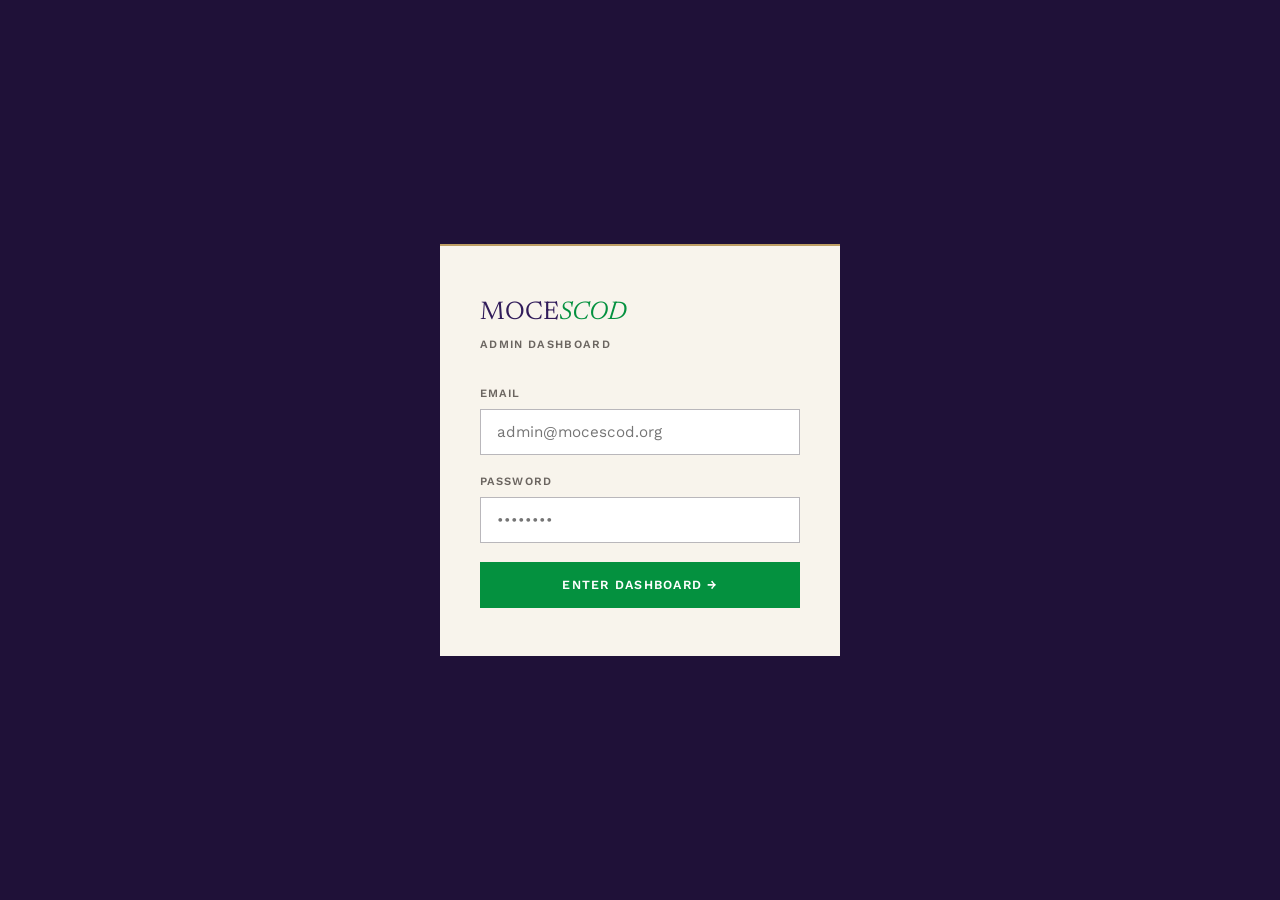
==== commit 12211dc4: "Add files via upload" ====
--- a/admin.html
+++ b/admin.html
@@ -6,113 +6,113 @@
 <title>Admin — MOCESCOD Dashboard</title>
 <link rel="preconnect" href="https://fonts.googleapis.com">
 <link rel="preconnect" href="https://fonts.gstatic.com" crossorigin>
-<link href="https://fonts.googleapis.com/css2?family=Cormorant+Garamond:ital,wght@0,600;1,600&family=DM+Sans:wght@300;400;500&display=swap" rel="stylesheet">
+<link href="https://fonts.googleapis.com/css2?family=Newsreader:ital,opsz,wght@0,6..72,300;0,6..72,400;0,6..72,500;0,6..72,600;1,6..72,400&family=Work+Sans:wght@300;400;500;600;700&display=swap" rel="stylesheet">
 <style>
-  *, *::before, *::after { box-sizing: border-box; margin: 0; padding: 0; }
+  *, *::before, *::after { box-sizing: border-box; margin: 0; padding: 0; border-radius: 0 !important; }
   :root {
-    --navy:#1C2B4A; --navy-d:#111E36;
-    --cream:#F8F4EC; --cream2:#EDE8DC; --white:#FFFFFF;
-    --gold:#C9A96E; --gold-d:#A07C40;
-    --green:#2B6A3F; --green-l:rgba(43,106,63,0.1);
-    --ink:#1A1A1A; --warm-grey:#7A7060;
-    --border:rgba(28,28,28,0.12);
-    --red:#c0392b; --red-bg:#fde8e8;
-    --sans:'DM Sans',system-ui,sans-serif;
-    --serif:'Cormorant Garamond',Georgia,serif;
+    --navy:#311C5A; --navy-d:#1F1138; --navy-l:#4A2D80;
+    --cream:#F8F4EC; --cream2:#EEE8DA; --white:#FFFFFF;
+    --gold:#BE9F64; --gold-d:#9A7D44;
+    --green:#04913F; --green-d:#026B2E; --green-l:rgba(4,145,63,0.1);
+    --ink:#1A1220; --warm-grey:#6B6560;
+    --border:#E2DAC8;
+    --red:#A8382C; --red-bg:#F6E8E5;
+    --sans:'Work Sans',system-ui,sans-serif;
+    --serif:'Newsreader',Georgia,serif;
   }
   html { font-size:16px; }
-  body { font-family:var(--sans); background:var(--cream2); color:var(--ink); min-height:100vh; -webkit-font-smoothing:antialiased; }
+  body { font-family:var(--sans); background:var(--cream2); color:var(--ink); min-height:100vh; -webkit-font-smoothing:antialiased; line-height:1.5; }
 
   /* ── LOGIN ── */
   #login-screen { min-height:100vh; display:flex; align-items:center; justify-content:center; background:var(--navy-d); padding:2rem; }
-  .login-box { background:var(--cream); padding:3rem 2.5rem; width:100%; max-width:400px; border-top:3px solid var(--gold); }
-  .login-logo { font-family:var(--serif); font-size:1.5rem; font-weight:600; color:var(--navy); margin-bottom:0.3rem; }
-  .login-logo em { font-style:italic; color:var(--gold); }
-  .login-sub { font-size:0.75rem; color:var(--warm-grey); letter-spacing:0.1em; text-transform:uppercase; margin-bottom:2rem; }
-  .login-label { display:block; font-size:0.7rem; font-weight:500; letter-spacing:0.1em; text-transform:uppercase; color:var(--warm-grey); margin-bottom:0.4rem; }
-  .login-input { width:100%; padding:0.8rem 1rem; margin-bottom:1.2rem; border:1.5px solid var(--border); background:var(--white); color:var(--ink); font-family:var(--sans); font-size:0.95rem; outline:none; transition:border-color 0.2s; }
-  .login-input:focus { border-color:var(--gold); }
-  .login-btn { width:100%; padding:0.85rem; background:var(--navy); color:var(--white); border:none; font-family:var(--sans); font-size:0.8rem; font-weight:500; letter-spacing:0.1em; text-transform:uppercase; cursor:pointer; transition:background 0.2s; }
-  .login-btn:hover { background:var(--navy-d); }
+  .login-box { background:var(--cream); padding:3rem 2.5rem; width:100%; max-width:400px; border-top:2px solid var(--gold); }
+  .login-logo { font-family:var(--serif); font-weight:400; font-size:1.6rem; color:var(--navy); margin-bottom:0.3rem; }
+  .login-logo em { font-style:italic; color:var(--green); }
+  .login-sub { font-size:0.7rem; font-weight:600; color:var(--warm-grey); letter-spacing:0.12em; text-transform:uppercase; margin-bottom:2rem; }
+  .login-label { display:block; font-size:0.7rem; font-weight:600; letter-spacing:0.1em; text-transform:uppercase; color:var(--warm-grey); margin-bottom:0.4rem; }
+  .login-input { width:100%; padding:0.8rem 1rem; margin-bottom:1.2rem; border:1px solid rgba(26,18,32,0.3); background:var(--white); color:var(--ink); font-family:var(--sans); font-size:0.95rem; outline:none; transition:border-color 0.15s; }
+  .login-input:focus { border-color:var(--ink); border-width:1.5px; }
+  .login-btn { width:100%; padding:0.9rem; background:var(--green); color:var(--white); border:1px solid var(--green); font-family:var(--sans); font-size:0.78rem; font-weight:600; letter-spacing:0.1em; text-transform:uppercase; cursor:pointer; transition:background 0.15s; }
+  .login-btn:hover { background:var(--green-d); }
   .login-btn:disabled { opacity:0.6; cursor:default; }
-  .login-err { color:var(--red); background:var(--red-bg); font-size:0.82rem; padding:0.7rem 1rem; border-left:3px solid var(--red); margin-top:1rem; display:none; }
+  .login-err { color:var(--red); background:var(--red-bg); font-size:0.82rem; padding:0.7rem 1rem; border-left:2px solid var(--red); margin-top:1rem; display:none; }
 
   /* ── ADMIN SHELL ── */
   #admin-screen { display:none; min-height:100vh; }
 
   /* ── TOPBAR ── */
-  .admin-topbar { background:var(--navy-d); color:var(--white); height:60px; display:flex; align-items:center; justify-content:space-between; padding:0 1.5rem; position:sticky; top:0; z-index:100; }
-  .topbar-logo { font-family:var(--serif); font-size:1.2rem; color:var(--white); }
+  .admin-topbar { background:var(--navy-d); color:var(--white); height:64px; display:flex; align-items:center; justify-content:space-between; padding:0 1.75rem; position:sticky; top:0; z-index:100; border-bottom:1px solid rgba(190,159,100,0.2); }
+  .topbar-logo { font-family:var(--serif); font-weight:400; font-size:1.25rem; color:var(--white); }
   .topbar-logo em { font-style:italic; color:var(--gold); }
   .topbar-right { display:flex; align-items:center; gap:1.2rem; }
-  .topbar-user { font-size:0.72rem; letter-spacing:0.08em; text-transform:uppercase; color:rgba(255,255,255,0.4); }
-  .topbar-logout { font-size:0.72rem; letter-spacing:0.1em; text-transform:uppercase; color:rgba(255,255,255,0.5); cursor:pointer; border:none; background:none; font-family:var(--sans); transition:color 0.2s; }
+  .topbar-user { font-size:0.72rem; letter-spacing:0.06em; color:rgba(255,255,255,0.45); }
+  .topbar-logout { font-size:0.72rem; font-weight:600; letter-spacing:0.1em; text-transform:uppercase; color:rgba(255,255,255,0.55); cursor:pointer; border:none; background:none; font-family:var(--sans); transition:color 0.15s; }
   .topbar-logout:hover { color:var(--white); }
 
   /* ── MOBILE BOTTOM NAV ── */
-  .admin-mobile-nav { display:none; position:fixed; bottom:0; left:0; right:0; z-index:200; background:var(--navy-d); border-top:1px solid rgba(201,169,110,0.2); height:62px; }
+  .admin-mobile-nav { display:none; position:fixed; bottom:0; left:0; right:0; z-index:200; background:var(--navy-d); border-top:1px solid rgba(190,159,100,0.2); height:62px; }
   .mobile-nav-tabs { display:flex; height:100%; }
-  .mobile-tab { flex:1; display:flex; flex-direction:column; align-items:center; justify-content:center; gap:3px; border:none; background:none; color:rgba(255,255,255,0.4); font-family:var(--sans); font-size:0.56rem; letter-spacing:0.08em; text-transform:uppercase; cursor:pointer; transition:color 0.2s; padding:0; }
+  .mobile-tab { flex:1; display:flex; flex-direction:column; align-items:center; justify-content:center; gap:3px; border:none; background:none; color:rgba(255,255,255,0.4); font-family:var(--sans); font-size:0.56rem; font-weight:600; letter-spacing:0.08em; text-transform:uppercase; cursor:pointer; transition:color 0.15s; padding:0; }
   .mobile-tab svg { width:18px; height:18px; }
   .mobile-tab.active { color:var(--gold); }
   .mobile-tab:hover { color:var(--white); }
 
   /* ── LAYOUT ── */
-  .admin-layout { display:grid; grid-template-columns:240px 1fr; min-height:calc(100vh - 60px); }
+  .admin-layout { display:grid; grid-template-columns:240px 1fr; min-height:calc(100vh - 64px); }
 
   /* ── SIDEBAR ── */
   .admin-sidebar { background:var(--navy); padding:1.75rem 0; }
   .sidebar-section { padding:0 1.25rem; margin-bottom:2rem; }
-  .sidebar-label { font-size:0.62rem; font-weight:500; letter-spacing:0.18em; text-transform:uppercase; color:rgba(255,255,255,0.3); margin-bottom:0.6rem; display:block; }
-  .sidebar-btn { display:flex; align-items:center; gap:0.7rem; width:100%; padding:0.7rem 1rem; margin-bottom:0.2rem; background:none; border:none; border-radius:3px; border-left:3px solid transparent; font-family:var(--sans); font-size:0.82rem; color:rgba(248,244,236,0.5); cursor:pointer; text-align:left; transition:all 0.15s; }
+  .sidebar-label { font-size:0.62rem; font-weight:600; letter-spacing:0.18em; text-transform:uppercase; color:rgba(255,255,255,0.3); margin-bottom:0.6rem; display:block; }
+  .sidebar-btn { display:flex; align-items:center; gap:0.7rem; width:100%; padding:0.7rem 1rem; margin-bottom:0.1rem; background:none; border:none; border-left:2px solid transparent; font-family:var(--sans); font-size:0.82rem; color:rgba(248,244,236,0.5); cursor:pointer; text-align:left; transition:all 0.15s; }
   .sidebar-btn:hover { background:rgba(255,255,255,0.06); color:var(--white); }
   .sidebar-btn.active { background:rgba(255,255,255,0.08); color:var(--white); border-left-color:var(--gold); }
-  .sidebar-count { margin-left:auto; background:var(--gold); color:var(--navy-d); font-size:0.62rem; font-weight:600; padding:2px 6px; border-radius:10px; min-width:20px; text-align:center; }
-  .sidebar-btn.active .sidebar-count { background:rgba(255,255,255,0.2); color:var(--white); }
+  .sidebar-count { margin-left:auto; background:none; border:1px solid rgba(190,159,100,0.4); color:var(--gold); font-size:0.62rem; font-weight:600; padding:1px 7px; min-width:20px; text-align:center; }
+  .sidebar-btn.active .sidebar-count { border-color:rgba(255,255,255,0.4); color:var(--white); }
 
   /* ── MAIN ── */
-  .admin-main { padding:2rem 2.5rem; overflow-y:auto; background:var(--cream2); }
+  .admin-main { padding:2.25rem 2.5rem; overflow-y:auto; background:var(--cream); }
   .panel { display:none; }
   .panel.active { display:block; }
 
   /* ── PAGE HEADER ── */
-  .page-header { display:flex; justify-content:space-between; align-items:flex-start; margin-bottom:2rem; flex-wrap:wrap; gap:1rem; }
-  .page-header h1 { font-family:var(--serif); font-size:1.75rem; font-weight:600; color:var(--navy); }
-  .page-header p { font-size:0.82rem; color:var(--warm-grey); margin-top:0.2rem; }
+  .page-header { display:flex; justify-content:space-between; align-items:flex-start; margin-bottom:2rem; flex-wrap:wrap; gap:1rem; padding-bottom:1.5rem; border-bottom:1px solid var(--border); }
+  .page-header h1 { font-family:var(--serif); font-size:1.9rem; font-weight:400; color:var(--ink); }
+  .page-header p { font-size:0.85rem; color:var(--warm-grey); margin-top:0.3rem; }
 
   /* ── STATS GRID ── */
-  .stats-grid { display:grid; grid-template-columns:repeat(4,1fr); gap:1.25rem; margin-bottom:2rem; }
-  .stat-card { background:var(--white); padding:1.5rem; border:1px solid var(--border); }
-  .stat-label { font-size:0.65rem; font-weight:500; letter-spacing:0.15em; text-transform:uppercase; color:var(--warm-grey); }
-  .stat-value { font-family:var(--serif); font-size:2.4rem; color:var(--navy); margin-top:0.4rem; }
+  .stats-grid { display:grid; grid-template-columns:repeat(4,1fr); gap:1px; background:var(--border); border:1px solid var(--border); margin-bottom:2rem; }
+  .stat-card { background:var(--white); padding:1.5rem; }
+  .stat-label { font-size:0.65rem; font-weight:600; letter-spacing:0.12em; text-transform:uppercase; color:var(--warm-grey); }
+  .stat-value { font-family:var(--serif); font-weight:300; font-size:2.6rem; color:var(--ink); margin-top:0.4rem; letter-spacing:-0.02em; }
   .stat-sub { font-size:0.75rem; color:var(--green); margin-top:0.2rem; }
 
   /* ── CARDS ── */
   .card { background:var(--white); border:1px solid var(--border); padding:1.75rem; margin-bottom:1.5rem; }
   .card-header { display:flex; justify-content:space-between; align-items:center; margin-bottom:1.5rem; flex-wrap:wrap; gap:0.75rem; }
-  .card-header h3 { font-family:var(--serif); font-size:1.2rem; color:var(--navy); }
+  .card-header h3 { font-family:var(--serif); font-weight:500; font-size:1.25rem; color:var(--ink); }
 
   /* ── TABLES ── */
   .admin-table { width:100%; border-collapse:collapse; font-size:0.85rem; }
-  .admin-table th { text-align:left; padding:0.65rem 0.85rem; font-size:0.65rem; font-weight:500; letter-spacing:0.15em; text-transform:uppercase; color:var(--warm-grey); border-bottom:2px solid var(--border); }
+  .admin-table th { text-align:left; padding:0.65rem 0.85rem; font-size:0.65rem; font-weight:600; letter-spacing:0.12em; text-transform:uppercase; color:var(--warm-grey); border-bottom:1px solid var(--ink); }
   .admin-table td { padding:0.9rem 0.85rem; border-bottom:1px solid var(--border); vertical-align:middle; }
   .admin-table tr:last-child td { border-bottom:none; }
   .admin-table tr:hover td { background:var(--cream); }
-  .badge { display:inline-block; padding:0.2rem 0.65rem; font-size:0.65rem; font-weight:600; letter-spacing:0.08em; text-transform:uppercase; }
-  .badge-green { background:rgba(43,106,63,0.12); color:var(--green); }
-  .badge-navy { background:rgba(28,43,74,0.1); color:var(--navy); }
-  .badge-gold { background:rgba(201,169,110,0.18); color:var(--gold-d); }
-  .badge-grey { background:var(--cream2); color:var(--warm-grey); }
+  .badge { display:inline-block; padding:0.2rem 0.65rem; font-size:0.65rem; font-weight:600; letter-spacing:0.08em; text-transform:uppercase; border:1px solid currentColor; }
+  .badge-green { color:var(--green); }
+  .badge-navy { color:var(--navy); }
+  .badge-gold { color:var(--gold-d); }
+  .badge-grey { color:var(--warm-grey); }
 
   /* ── BUTTONS ── */
-  .btn-primary { padding:0.75rem 1.5rem; background:var(--navy); color:var(--white); border:none; font-family:var(--sans); font-size:0.78rem; font-weight:500; letter-spacing:0.1em; text-transform:uppercase; cursor:pointer; transition:background 0.2s; white-space:nowrap; }
-  .btn-primary:hover { background:var(--navy-d); }
+  .btn-primary { padding:0.75rem 1.5rem; background:var(--green); color:var(--white); border:1px solid var(--green); font-family:var(--sans); font-size:0.76rem; font-weight:600; letter-spacing:0.1em; text-transform:uppercase; cursor:pointer; transition:background 0.15s; white-space:nowrap; }
+  .btn-primary:hover { background:var(--green-d); border-color:var(--green-d); }
   .btn-primary:disabled { opacity:0.6; cursor:default; }
-  .btn-secondary { padding:0.75rem 1.25rem; background:none; color:var(--ink); border:1.5px solid var(--border); font-family:var(--sans); font-size:0.78rem; font-weight:500; letter-spacing:0.08em; text-transform:uppercase; cursor:pointer; transition:all 0.2s; white-space:nowrap; }
-  .btn-secondary:hover { background:var(--cream2); }
-  .btn-danger { padding:0.75rem 1.5rem; background:var(--red); color:var(--white); border:none; font-family:var(--sans); font-size:0.78rem; font-weight:500; letter-spacing:0.1em; text-transform:uppercase; cursor:pointer; transition:opacity 0.2s; }
+  .btn-secondary { padding:0.75rem 1.25rem; background:none; color:var(--ink); border:1px solid var(--ink); font-family:var(--sans); font-size:0.76rem; font-weight:600; letter-spacing:0.08em; text-transform:uppercase; cursor:pointer; transition:all 0.15s; white-space:nowrap; }
+  .btn-secondary:hover { background:var(--ink); color:var(--cream); }
+  .btn-danger { padding:0.75rem 1.5rem; background:var(--red); color:var(--white); border:1px solid var(--red); font-family:var(--sans); font-size:0.76rem; font-weight:600; letter-spacing:0.1em; text-transform:uppercase; cursor:pointer; transition:opacity 0.15s; }
   .btn-danger:hover { opacity:0.85; }
-  .tbl-btn { padding:0.3rem 0.7rem; border:1.5px solid; background:none; font-family:var(--sans); font-size:0.68rem; letter-spacing:0.06em; text-transform:uppercase; cursor:pointer; transition:all 0.15s; white-space:nowrap; }
+  .tbl-btn { padding:0.3rem 0.7rem; border:1px solid; background:none; font-family:var(--sans); font-size:0.66rem; font-weight:600; letter-spacing:0.06em; text-transform:uppercase; cursor:pointer; transition:all 0.15s; white-space:nowrap; }
   .tbl-edit { color:var(--navy); border-color:var(--navy); }
   .tbl-edit:hover { background:var(--navy); color:var(--white); }
   .tbl-del { color:var(--red); border-color:var(--red); }
@@ -123,76 +123,67 @@
 
   /* ── EMPTY / LOADING ── */
   .empty-state { text-align:center; padding:4rem; color:var(--warm-grey); font-size:0.9rem; }
-  .empty-state span { font-size:2rem; display:block; margin-bottom:1rem; opacity:0.35; }
+  .empty-state span { font-size:1.4rem; display:block; margin-bottom:1rem; opacity:0.4; color:var(--gold-d); }
   .loading-row td { text-align:center; padding:3rem; color:var(--warm-grey); }
 
   /* ── GALLERY GRID ── */
-  .gallery-grid { display:grid; grid-template-columns:repeat(4,1fr); gap:1rem; }
-  .gall-item { position:relative; background:var(--cream2); }
+  .gallery-grid { display:grid; grid-template-columns:repeat(4,1fr); gap:1px; background:var(--border); border:1px solid var(--border); }
+  .gall-item { position:relative; background:var(--white); }
   .gall-item img { width:100%; aspect-ratio:4/3; object-fit:cover; display:block; }
   .gall-item-actions { display:flex; gap:0.4rem; padding:0.5rem; background:var(--white); border-top:1px solid var(--border); }
 
   /* ── MODAL ── */
-  .modal-overlay { display:none; position:fixed; inset:0; background:rgba(0,0,0,0.55); z-index:500; align-items:center; justify-content:center; padding:1.5rem; }
+  .modal-overlay { display:none; position:fixed; inset:0; background:rgba(26,18,32,0.6); z-index:500; align-items:center; justify-content:center; padding:1.5rem; }
   .modal-overlay.open { display:flex; }
-  .modal { background:var(--white); padding:2.5rem; width:100%; max-width:680px; max-height:92vh; overflow-y:auto; position:relative; }
-  .modal h3 { font-family:var(--serif); font-size:1.4rem; color:var(--navy); margin-bottom:2rem; }
-  .modal-close { position:absolute; top:1rem; right:1rem; font-size:1.3rem; cursor:pointer; color:var(--warm-grey); background:none; border:none; line-height:1; transition:color 0.2s; }
+  .modal { background:var(--white); padding:2.5rem; width:100%; max-width:680px; max-height:92vh; overflow-y:auto; position:relative; border-top:2px solid var(--gold); }
+  .modal h3 { font-family:var(--serif); font-weight:400; font-size:1.5rem; color:var(--ink); margin-bottom:2rem; }
+  .modal-close { position:absolute; top:1rem; right:1rem; font-size:1.3rem; cursor:pointer; color:var(--warm-grey); background:none; border:none; line-height:1; transition:color 0.15s; }
   .modal-close:hover { color:var(--ink); }
   .modal-actions { display:flex; gap:1rem; margin-top:1.5rem; flex-wrap:wrap; }
 
   /* ── FORM FIELDS ── */
   .mf { display:flex; flex-direction:column; gap:0.4rem; margin-bottom:1.2rem; }
-  .mf label { font-size:0.7rem; font-weight:500; letter-spacing:0.1em; text-transform:uppercase; color:var(--warm-grey); }
-  .mf input, .mf select, .mf textarea { padding:0.75rem 1rem; border:1.5px solid var(--border); background:var(--cream); font-family:var(--sans); font-size:0.92rem; color:var(--ink); outline:none; transition:border-color 0.2s; resize:vertical; }
-  .mf input:focus, .mf select:focus, .mf textarea:focus { border-color:var(--gold); }
+  .mf label { font-size:0.7rem; font-weight:600; letter-spacing:0.1em; text-transform:uppercase; color:var(--warm-grey); }
+  .mf input, .mf select, .mf textarea { padding:0.75rem 1rem; border:1px solid rgba(26,18,32,0.3); background:var(--white); font-family:var(--sans); font-size:0.92rem; color:var(--ink); outline:none; transition:border-color 0.15s; resize:vertical; }
+  .mf input:focus, .mf select:focus, .mf textarea:focus { border-color:var(--ink); border-width:1.5px; }
   .mf-row { display:grid; grid-template-columns:1fr 1fr; gap:1rem; }
   .field-hint { font-size:0.72rem; color:var(--warm-grey); margin-top:0.25rem; }
 
-  /* ── RICH TEXT EDITOR (WanderWise style) ── */
-  .content-editor { border:1.5px solid var(--border); background:var(--white); transition:border-color 0.2s; }
-  .content-editor:focus-within { border-color:var(--gold); }
+  /* ── RICH TEXT EDITOR ── */
+  .content-editor { border:1px solid rgba(26,18,32,0.3); background:var(--white); transition:border-color 0.15s; }
+  .content-editor:focus-within { border-color:var(--ink); border-width:1.5px; }
   .editor-toolbar { display:flex; gap:0.25rem; padding:0.5rem; border-bottom:1px solid var(--border); flex-wrap:wrap; background:var(--cream); }
-  .toolbar-btn { padding:0.28rem 0.6rem; border:1px solid var(--border); background:none; font-family:var(--sans); font-size:0.76rem; cursor:pointer; color:var(--ink); transition:all 0.15s; border-radius:2px; }
+  .toolbar-btn { padding:0.28rem 0.6rem; border:1px solid var(--border); background:none; font-family:var(--sans); font-size:0.76rem; cursor:pointer; color:var(--ink); transition:all 0.15s; }
   .toolbar-btn:hover { background:var(--cream2); }
-  .editor-area { min-height:240px; padding:1rem; font-family:'Georgia',serif; font-size:0.98rem; line-height:1.8; color:var(--ink); outline:none; }
-  .editor-area:empty::before { content:attr(data-placeholder); color:#aaa; pointer-events:none; }
+  .editor-area { min-height:240px; padding:1rem; font-family:var(--serif); font-size:1.05rem; line-height:1.8; color:var(--ink); outline:none; }
+  .editor-area:empty::before { content:attr(data-placeholder); color:var(--warm-grey); pointer-events:none; }
   .toolbar-sep { width:1px; background:var(--border); margin:0.2rem 0.25rem; }
 
   /* ── IMAGE UPLOADER ── */
   .img-upload-wrap { display:flex; flex-direction:column; gap:0.5rem; }
-  .img-drop-zone { border:2px dashed var(--border); background:var(--cream); padding:1.25rem 1rem; text-align:center; cursor:pointer; transition:border-color 0.2s,background 0.2s; font-size:0.82rem; color:var(--warm-grey); position:relative; }
-  .img-drop-zone:hover, .img-drop-zone.drag-over { border-color:var(--gold); background:#faf6ee; }
+  .img-drop-zone { border:1px dashed rgba(26,18,32,0.35); background:var(--cream); padding:1.25rem 1rem; text-align:center; cursor:pointer; transition:border-color 0.15s,background 0.15s; font-size:0.82rem; color:var(--warm-grey); position:relative; }
+  .img-drop-zone:hover, .img-drop-zone.drag-over { border-color:var(--ink); background:var(--cream2); }
   .img-drop-zone input[type=file] { position:absolute; inset:0; opacity:0; cursor:pointer; width:100%; height:100%; }
-  .img-drop-zone .drop-icon { font-size:1.5rem; margin-bottom:0.3rem; }
-  .img-drop-zone strong { display:block; color:var(--ink); font-size:0.84rem; margin-bottom:0.2rem; }
+  .img-drop-zone .drop-icon { width:22px; height:1px; background:var(--gold-d); margin:0 auto 0.6rem; }
+  .img-drop-zone strong { display:block; color:var(--ink); font-size:0.84rem; margin-bottom:0.2rem; font-weight:600; }
   .img-preview-wrap { position:relative; display:none; }
-  .img-preview-wrap img { width:100%; max-height:180px; object-fit:cover; display:block; border:1.5px solid var(--border); }
-  .img-preview-clear { position:absolute; top:0.4rem; right:0.4rem; background:rgba(0,0,0,0.6); color:#fff; border:none; cursor:pointer; width:26px; height:26px; border-radius:50%; font-size:0.9rem; display:flex; align-items:center; justify-content:center; transition:background 0.2s; }
-  .img-preview-clear:hover { background:rgba(192,57,43,0.85); }
-  .img-progress-bar { height:4px; background:var(--border); display:none; }
+  .img-preview-wrap img { width:100%; max-height:180px; object-fit:cover; display:block; border:1px solid var(--border); }
+  .img-preview-clear { position:absolute; top:0.4rem; right:0.4rem; background:rgba(26,18,32,0.7); color:#fff; border:none; cursor:pointer; width:26px; height:26px; font-size:0.9rem; display:flex; align-items:center; justify-content:center; transition:background 0.15s; }
+  .img-preview-clear:hover { background:var(--red); }
+  .img-progress-bar { height:3px; background:var(--border); display:none; }
   .img-progress-fill { height:100%; background:var(--green); width:0%; transition:width 0.2s; }
   .img-url-row { display:flex; align-items:center; gap:0.5rem; }
-  .img-url-row input { flex:1; padding:0.6rem 0.8rem; border:1.5px solid var(--border); background:var(--cream); font-family:var(--sans); font-size:0.82rem; color:var(--ink); outline:none; transition:border-color 0.2s; }
-  .img-url-row input:focus { border-color:var(--gold); }
-  .img-url-toggle { font-size:0.72rem; color:var(--gold-d); cursor:pointer; white-space:nowrap; background:none; border:none; text-decoration:underline; padding:0; font-family:var(--sans); }
+  .img-url-row input { flex:1; padding:0.6rem 0.8rem; border:1px solid var(--border); background:var(--cream); font-family:var(--sans); font-size:0.82rem; color:var(--ink); outline:none; transition:border-color 0.15s; }
+  .img-url-row input:focus { border-color:var(--ink); }
+  .img-url-toggle { font-size:0.72rem; font-weight:600; color:var(--gold-d); cursor:pointer; white-space:nowrap; background:none; border:none; text-decoration:underline; padding:0; font-family:var(--sans); }
   .img-upload-status { font-size:0.75rem; color:var(--warm-grey); }
 
   /* ── VOLUNTEER DETAIL MODAL ── */
   .vol-detail-grid { display:grid; grid-template-columns:1fr 1fr; gap:1rem 2rem; margin-bottom:1.5rem; }
   .vol-detail-field { display:flex; flex-direction:column; gap:0.25rem; }
-  .vol-detail-label { font-size:0.62rem; font-weight:500; letter-spacing:0.15em; text-transform:uppercase; color:var(--warm-grey); }
-  .vol-detail-value { font-size:0.9rem; color:var(--ink); font-family:var(--sans); }
-  .vol-detail-cover { background:var(--cream); border-left:3px solid var(--green); padding:1rem 1.25rem; font-size:0.88rem; line-height:1.8; color:var(--ink); white-space:pre-wrap; margin-bottom:1.5rem; }
-  .vol-status-bar { display:flex; align-items:center; gap:0.75rem; padding:1rem 1.25rem; background:var(--cream2); border:1px solid var(--border); margin-bottom:1.5rem; flex-wrap:wrap; }
-  .vol-status-bar span { font-size:0.78rem; color:var(--warm-grey); margin-right:auto; }
-
-  /* ── VOLUNTEER DETAIL MODAL ── */
-  .vol-detail-grid { display:grid; grid-template-columns:1fr 1fr; gap:1rem 2rem; margin-bottom:1.5rem; }
-  .vol-detail-field { display:flex; flex-direction:column; gap:0.25rem; }
-  .vol-detail-label { font-size:0.62rem; font-weight:500; letter-spacing:0.15em; text-transform:uppercase; color:var(--warm-grey); }
+  .vol-detail-label { font-size:0.62rem; font-weight:600; letter-spacing:0.15em; text-transform:uppercase; color:var(--warm-grey); }
   .vol-detail-value { font-size:0.9rem; color:var(--ink); }
-  .vol-cover-block { background:var(--cream); border-left:3px solid var(--green); padding:1rem 1.25rem; font-size:0.88rem; line-height:1.8; color:var(--ink); white-space:pre-wrap; margin-top:0.4rem; }
+  .vol-cover-block { background:var(--cream); border-left:2px solid var(--green); padding:1rem 1.25rem; font-size:0.88rem; line-height:1.8; color:var(--ink); white-space:pre-wrap; margin-top:0.4rem; }
   .vol-status-bar { display:flex; align-items:center; gap:0.75rem; padding:0.85rem 1.25rem; background:var(--cream2); border:1px solid var(--border); margin-bottom:1.5rem; flex-wrap:wrap; }
   .vol-status-bar strong { font-size:0.82rem; }
   .vol-status-bar span { font-size:0.78rem; color:var(--warm-grey); margin-right:auto; }
@@ -201,7 +192,7 @@
   /* ── DATA/BACKUP ── */
   .data-section { max-width:600px; }
   .data-card { background:var(--white); border:1px solid var(--border); padding:1.5rem; margin-bottom:1rem; }
-  .data-card h3 { font-size:0.95rem; color:var(--navy); margin-bottom:0.35rem; }
+  .data-card h3 { font-family:var(--serif); font-weight:500; font-size:1.05rem; color:var(--ink); margin-bottom:0.35rem; }
   .data-card p { font-size:0.85rem; color:var(--warm-grey); margin-bottom:1rem; line-height:1.6; }
   .save-msg { font-size:0.82rem; color:var(--green); }
   #import-msg { font-size:0.82rem; color:var(--green); }
@@ -210,7 +201,7 @@
   .post-mobile-list { display:none; flex-direction:column; }
   .post-mobile-card { padding:1rem 0; border-bottom:1px solid var(--border); }
   .post-mobile-card:last-child { border-bottom:none; }
-  .post-mobile-title { font-weight:500; font-size:0.92rem; margin-bottom:0.3rem; }
+  .post-mobile-title { font-family:var(--serif); font-weight:500; font-size:1rem; margin-bottom:0.3rem; }
   .post-mobile-meta { display:flex; align-items:center; gap:0.5rem; margin-bottom:0.6rem; flex-wrap:wrap; }
   .post-mobile-actions { display:flex; gap:0.5rem; }
 
@@ -292,32 +283,32 @@
       <div class="sidebar-section">
         <span class="sidebar-label">Dashboard</span>
         <button class="sidebar-btn active" id="sb-overview" onclick="showPanel('overview','mob-overview')">
-          <span>📊</span> Overview
+          Overview
         </button>
       </div>
       <div class="sidebar-section">
         <span class="sidebar-label">Content</span>
         <button class="sidebar-btn" id="sb-posts" onclick="showPanel('posts','mob-posts')">
-          <span>📝</span> Blog Posts
+          Blog Posts
           <span class="sidebar-count" id="sidebar-count-posts">—</span>
         </button>
         <button class="sidebar-btn" id="sb-programs" onclick="showPanel('programs','mob-programs')">
-          <span>🌱</span> Programs
+          Programs
           <span class="sidebar-count" id="sidebar-count-programs">—</span>
         </button>
         <button class="sidebar-btn" id="sb-gallery" onclick="showPanel('gallery','mob-gallery')">
-          <span>🖼️</span> Gallery
+          Gallery
           <span class="sidebar-count" id="sidebar-count-gallery">—</span>
         </button>
         <button class="sidebar-btn" id="sb-volunteers" onclick="showPanel('volunteers','mob-volunteers')">
-          <span>🤝</span> Volunteers
+          Volunteers
           <span class="sidebar-count" id="sidebar-count-volunteers">—</span>
         </button>
       </div>
       <div class="sidebar-section">
         <span class="sidebar-label">Settings</span>
         <button class="sidebar-btn" id="sb-data" onclick="showPanel('data','mob-data')">
-          <span>⬡</span> Data &amp; Backup
+          Data &amp; Backup
         </button>
       </div>
     </aside>
@@ -385,7 +376,7 @@
         </div>
         <div class="card">
           <div class="gallery-grid" id="gallery-grid"></div>
-          <div class="empty-state" id="gallery-empty" style="display:none;"><span>🖼️</span>No gallery items yet.</div>
+          <div class="empty-state" id="gallery-empty" style="display:none;">No gallery items yet.</div>
         </div>
       </div>
 
@@ -452,7 +443,7 @@
       <div class="img-upload-wrap">
         <div class="img-drop-zone" id="pm-drop-zone">
           <input type="file" accept="image/*" id="pm-file-input">
-          <div class="drop-icon">🖼️</div>
+          <div class="drop-icon"></div>
           <strong>Click or drag &amp; drop to upload</strong>
           <span>JPG, PNG, WEBP — max 5 MB</span>
         </div>
@@ -511,7 +502,7 @@
       <div class="img-upload-wrap">
         <div class="img-drop-zone" id="pgm-drop-zone">
           <input type="file" accept="image/*" id="pgm-file-input">
-          <div class="drop-icon">🖼️</div>
+          <div class="drop-icon"></div>
           <strong>Click or drag &amp; drop to upload</strong>
           <span>JPG, PNG, WEBP — max 5 MB</span>
         </div>
@@ -545,7 +536,7 @@
       <div class="img-upload-wrap">
         <div class="img-drop-zone" id="gm-drop-zone">
           <input type="file" accept="image/*" id="gm-file-input">
-          <div class="drop-icon">🖼️</div>
+          <div class="drop-icon"></div>
           <strong>Click or drag &amp; drop to upload</strong>
           <span>JPG, PNG, WEBP — max 5 MB</span>
         </div>
